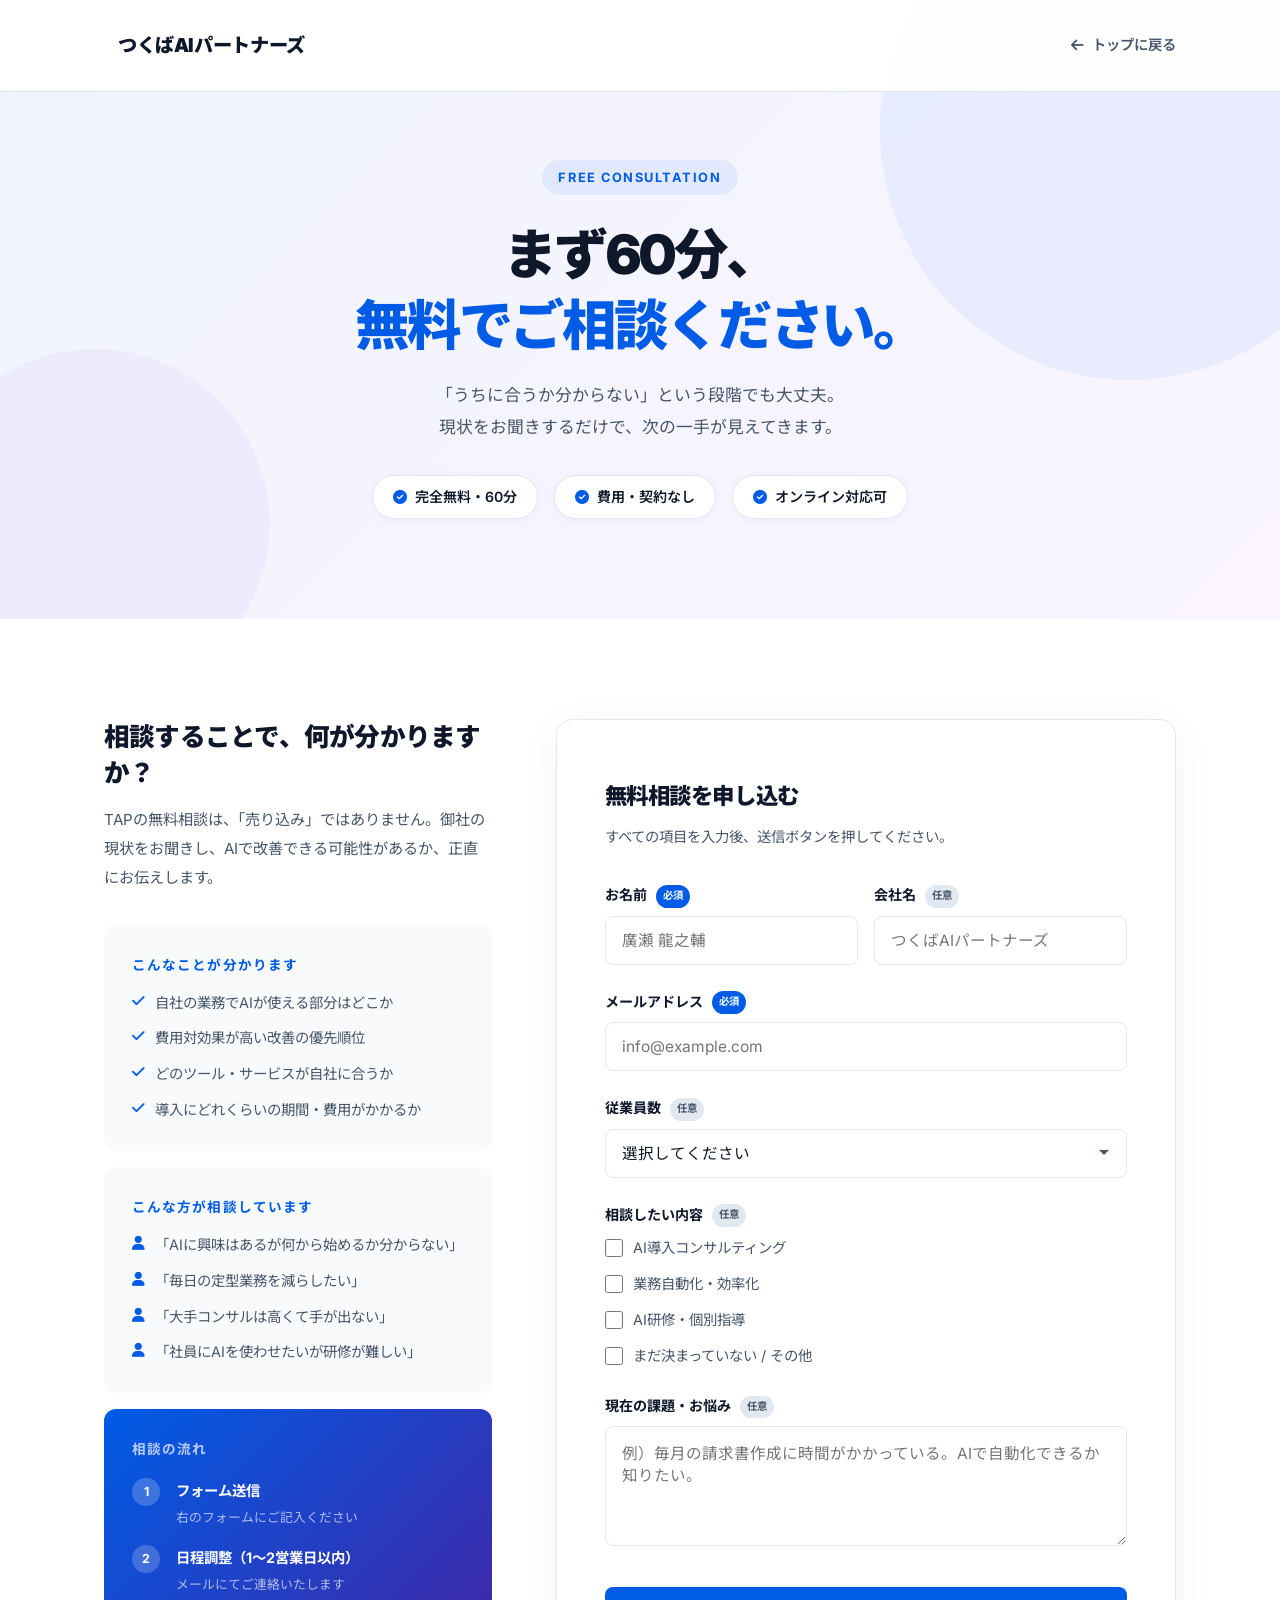
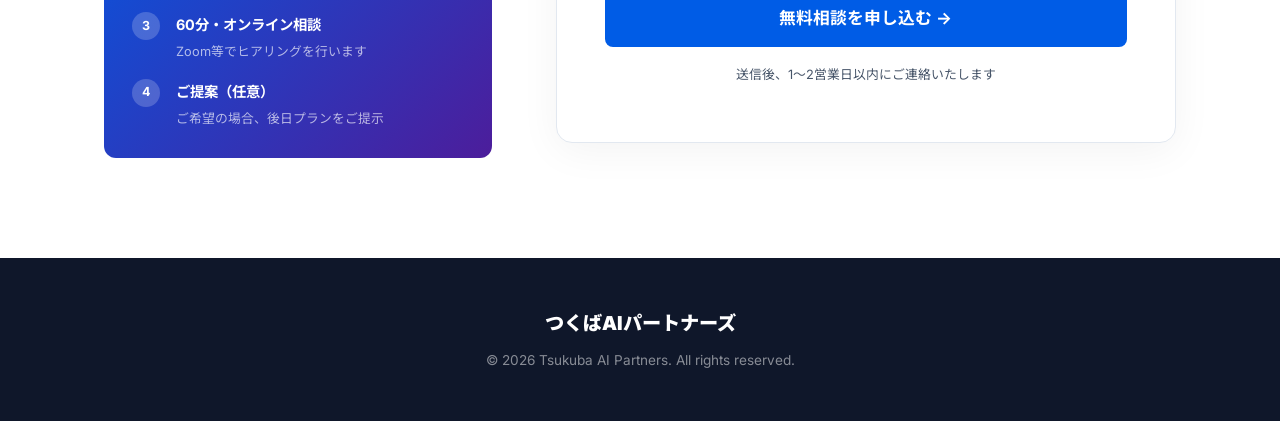
==== contact.html @ 0594f991 "Add files via upload" ====
<!DOCTYPE html>
<html lang="ja">
<head>
    <meta charset="UTF-8">
    <meta name="viewport" content="width=device-width, initial-scale=1.0">
    <title>無料相談のご予約 | つくばAIパートナーズ</title>
    <meta name="description" content="60分・完全無料のAI導入相談。費用・契約不要。まずは現状をお聞かせください。">
    <link rel="preconnect" href="https://fonts.googleapis.com">
    <link rel="preconnect" href="https://fonts.gstatic.com" crossorigin>
    <link href="https://fonts.googleapis.com/css2?family=Inter:wght@400;600;800;900&family=Noto+Sans+JP:wght@400;500;700;900&display=swap" rel="stylesheet">
    <link rel="stylesheet" href="https://cdnjs.cloudflare.com/ajax/libs/font-awesome/6.4.0/css/all.min.css">
    <style>
        :root {
            --primary: #005ce6;
            --primary-light: rgba(0, 92, 230, 0.08);
            --secondary: #9b51e0;
            --bg-body: #FFFFFF;
            --bg-section: #F8FAFC;
            --text-main: #0F172A;
            --text-muted: #475569;
            --card-border: 1px solid #E2E8F0;
            --radius: 8px;
        }
        * { margin: 0; padding: 0; box-sizing: border-box; }
        body {
            font-family: 'Inter', 'Noto Sans JP', sans-serif;
            background-color: var(--bg-body);
            color: var(--text-main);
            line-height: 1.8;
            -webkit-font-smoothing: antialiased;
            overflow-x: hidden;
        }
        a { text-decoration: none; color: inherit; }

        .container { max-width: 1200px; margin: 0 auto; padding: 0 5%; }

        /* NAV */
        nav {
            position: fixed; top: 0; left: 0; width: 100%;
            padding: 20px 0; z-index: 100;
            background: rgba(255,255,255,0.95);
            backdrop-filter: blur(8px);
            border-bottom: 1px solid #E2E8F0;
        }
        .nav-container { display: flex; justify-content: space-between; align-items: center; }
        .logo { font-size: 1.2rem; font-weight: 900; letter-spacing: -0.02em; }
        .nav-back {
            display: flex; align-items: center; gap: 8px;
            font-size: 0.9rem; font-weight: 600;
            color: var(--text-muted);
            transition: color 0.2s;
        }
        .nav-back:hover { color: var(--primary); }

        /* HERO */
        #hero {
            padding: 160px 0 100px;
            background: linear-gradient(135deg, #f0f4ff 0%, #faf5ff 100%);
            position: relative;
            overflow: hidden;
            text-align: center;
        }
        #hero::before {
            content: '';
            position: absolute; top: -120px; right: -100px;
            width: 500px; height: 500px; border-radius: 50%;
            background: rgba(0,92,230,0.06);
        }
        #hero::after {
            content: '';
            position: absolute; bottom: -80px; left: -80px;
            width: 350px; height: 350px; border-radius: 50%;
            background: rgba(155,81,224,0.06);
        }
        .hero-inner { position: relative; z-index: 1; max-width: 720px; margin: 0 auto; }
        .hero-tag {
            display: inline-block;
            background: var(--primary-light);
            color: var(--primary);
            font-size: 0.8rem;
            font-weight: 700;
            letter-spacing: 0.12em;
            text-transform: uppercase;
            padding: 6px 16px;
            border-radius: 100px;
            margin-bottom: 1.5rem;
        }
        .hero-title {
            font-size: clamp(2.2rem, 4.5vw, 3.4rem);
            font-weight: 900;
            line-height: 1.3;
            letter-spacing: -0.04em;
            margin-bottom: 1.2rem;
            color: var(--text-main);
        }
        .hero-title span { color: var(--primary); }
        .hero-sub {
            font-size: 1.05rem;
            color: var(--text-muted);
            line-height: 1.9;
            margin-bottom: 0;
        }

        /* REASSURANCE BADGES */
        .badges {
            display: flex;
            justify-content: center;
            gap: 16px;
            flex-wrap: wrap;
            margin-top: 2rem;
        }
        .badge-item {
            display: flex;
            align-items: center;
            gap: 8px;
            background: #fff;
            border: 1px solid #E2E8F0;
            border-radius: 100px;
            padding: 8px 20px;
            font-size: 0.88rem;
            font-weight: 600;
            color: var(--text-main);
            box-shadow: 0 2px 8px rgba(0,0,0,0.04);
        }
        .badge-item i { color: var(--primary); }

        /* MAIN LAYOUT */
        .contact-wrap {
            display: grid;
            grid-template-columns: 1fr 1.6fr;
            gap: 64px;
            padding: 100px 0;
            align-items: start;
        }

        /* LEFT SIDEBAR */
        .contact-info h2 {
            font-size: 1.6rem;
            font-weight: 900;
            letter-spacing: -0.03em;
            margin-bottom: 1rem;
            line-height: 1.4;
        }
        .contact-info > p {
            color: var(--text-muted);
            font-size: 0.95rem;
            line-height: 1.9;
            margin-bottom: 2rem;
        }

        .info-card {
            background: var(--bg-section);
            border-radius: 12px;
            padding: 28px;
            margin-bottom: 16px;
        }
        .info-card h4 {
            font-size: 0.85rem;
            font-weight: 700;
            color: var(--primary);
            letter-spacing: 0.08em;
            text-transform: uppercase;
            margin-bottom: 0.75rem;
        }
        .info-card ul { display: flex; flex-direction: column; gap: 10px; }
        .info-card ul li {
            display: flex;
            align-items: flex-start;
            gap: 10px;
            font-size: 0.9rem;
            color: var(--text-muted);
        }
        .info-card ul li i { color: var(--primary); margin-top: 4px; flex-shrink: 0; }

        .flow-mini {
            background: linear-gradient(135deg, var(--primary), #4c1d9b);
            border-radius: 12px;
            padding: 28px;
            color: #fff;
            margin-top: 16px;
        }
        .flow-mini h4 {
            font-size: 0.85rem;
            font-weight: 700;
            letter-spacing: 0.08em;
            text-transform: uppercase;
            color: rgba(255,255,255,0.7);
            margin-bottom: 1rem;
        }
        .flow-mini-steps { display: flex; flex-direction: column; gap: 16px; }
        .flow-mini-step { display: flex; gap: 16px; align-items: flex-start; }
        .flow-mini-num {
            width: 28px; height: 28px;
            background: rgba(255,255,255,0.2);
            border-radius: 50%;
            display: flex; align-items: center; justify-content: center;
            font-size: 0.78rem;
            font-weight: 700;
            flex-shrink: 0;
        }
        .flow-mini-text h5 { font-size: 0.9rem; font-weight: 700; margin-bottom: 2px; }
        .flow-mini-text p { font-size: 0.8rem; color: rgba(255,255,255,0.65); }

        /* FORM */
        .contact-form-wrap {
            background: #fff;
            border-radius: 16px;
            border: var(--card-border);
            padding: 56px 48px;
            box-shadow: 0 8px 40px rgba(0,0,0,0.05);
        }
        .form-title {
            font-size: 1.4rem;
            font-weight: 900;
            margin-bottom: 0.5rem;
            letter-spacing: -0.02em;
        }
        .form-subtitle {
            color: var(--text-muted);
            font-size: 0.9rem;
            margin-bottom: 2rem;
        }

        .form-group { margin-bottom: 1.5rem; }
        .form-label {
            display: block;
            font-size: 0.88rem;
            font-weight: 700;
            margin-bottom: 0.5rem;
            color: var(--text-main);
        }
        .form-label .required {
            display: inline-block;
            background: var(--primary);
            color: #fff;
            font-size: 0.65rem;
            font-weight: 700;
            padding: 2px 7px;
            border-radius: 100px;
            margin-left: 6px;
            vertical-align: middle;
        }
        .form-label .optional {
            display: inline-block;
            background: #E2E8F0;
            color: var(--text-muted);
            font-size: 0.65rem;
            font-weight: 700;
            padding: 2px 7px;
            border-radius: 100px;
            margin-left: 6px;
            vertical-align: middle;
        }
        .form-input, .form-select, .form-textarea {
            width: 100%;
            padding: 14px 16px;
            border: 1px solid #E2E8F0;
            border-radius: var(--radius);
            font-size: 0.97rem;
            font-family: 'Inter', 'Noto Sans JP', sans-serif;
            color: var(--text-main);
            background: #fff;
            transition: border-color 0.2s, box-shadow 0.2s;
            outline: none;
        }
        .form-input:focus, .form-select:focus, .form-textarea:focus {
            border-color: var(--primary);
            box-shadow: 0 0 0 3px rgba(0,92,230,0.1);
        }
        .form-textarea { resize: vertical; min-height: 120px; }
        .form-select { appearance: none; background-image: url("data:image/svg+xml,%3Csvg xmlns='http://www.w3.org/2000/svg' width='12' height='12' viewBox='0 0 12 12'%3E%3Cpath fill='%23475569' d='M6 8L1 3h10z'/%3E%3C/svg%3E"); background-repeat: no-repeat; background-position: right 16px center; padding-right: 40px; }

        .form-grid { display: grid; grid-template-columns: 1fr 1fr; gap: 16px; }

        .form-check-group {
            display: flex;
            flex-direction: column;
            gap: 10px;
        }
        .form-check {
            display: flex;
            align-items: center;
            gap: 10px;
            cursor: pointer;
        }
        .form-check input[type="checkbox"] {
            width: 18px; height: 18px;
            border-radius: 4px;
            accent-color: var(--primary);
            cursor: pointer;
        }
        .form-check span { font-size: 0.9rem; color: var(--text-muted); }

        .form-submit {
            width: 100%;
            padding: 18px;
            background: var(--primary);
            color: #fff;
            font-size: 1.05rem;
            font-weight: 700;
            border: none;
            border-radius: var(--radius);
            cursor: pointer;
            transition: background 0.2s, transform 0.2s;
            font-family: 'Inter', 'Noto Sans JP', sans-serif;
            margin-top: 0.5rem;
        }
        .form-submit:hover { background: #004bbd; transform: translateY(-2px); }
        .form-note {
            text-align: center;
            font-size: 0.8rem;
            color: var(--text-muted);
            margin-top: 1rem;
        }

        /* SUCCESS STATE */
        .success-msg {
            display: none;
            text-align: center;
            padding: 48px 32px;
        }
        .success-msg .success-icon {
            width: 72px; height: 72px;
            background: rgba(16,185,129,0.1);
            color: #10b981;
            border-radius: 50%;
            display: flex; align-items: center; justify-content: center;
            font-size: 2rem;
            margin: 0 auto 1.5rem;
        }
        .success-msg h3 { font-size: 1.5rem; font-weight: 900; margin-bottom: 0.75rem; }
        .success-msg p { color: var(--text-muted); font-size: 0.95rem; line-height: 1.9; }

        /* FOOTER */
        footer {
            background: var(--text-main);
            color: #fff;
            padding: 48px 0;
            text-align: center;
        }

        /* FADE */
        .fade-up { opacity: 0; transform: translateY(20px); transition: opacity 0.8s ease, transform 0.8s ease; }
        .fade-up.is-visible { opacity: 1; transform: translateY(0); }

        /* RESPONSIVE */
        @media (max-width: 992px) {
            .contact-wrap { grid-template-columns: 1fr; gap: 40px; }
            .contact-form-wrap { padding: 40px 32px; }
        }
        @media (max-width: 768px) {
            .form-grid { grid-template-columns: 1fr; }
            #hero { padding: 120px 0 80px; }
        }
    </style>
</head>
<body>

<!-- NAV -->
<nav>
    <div class="container nav-container">
        <a href="index.html" class="logo" style="text-decoration:none; color:inherit; cursor:pointer; padding:8px 14px; border-radius:6px; transition:background .2s;" onmouseover="this.style.background='rgba(0,92,230,0.08)'" onmouseout="this.style.background='transparent'">つくばAIパートナーズ</a>
        <a href="index.html" class="nav-back">
            <i class="fa-solid fa-arrow-left"></i> トップに戻る
        </a>
    </div>
</nav>

<!-- HERO -->
<section id="hero">
    <div class="container">
        <div class="hero-inner fade-up">
            <span class="hero-tag">Free Consultation</span>
            <h1 class="hero-title">まず60分、<br><span>無料でご相談ください。</span></h1>
            <p class="hero-sub">「うちに合うか分からない」という段階でも大丈夫。<br>現状をお聞きするだけで、次の一手が見えてきます。</p>
            <div class="badges">
                <span class="badge-item"><i class="fa-solid fa-circle-check"></i> 完全無料・60分</span>
                <span class="badge-item"><i class="fa-solid fa-circle-check"></i> 費用・契約なし</span>
                <span class="badge-item"><i class="fa-solid fa-circle-check"></i> オンライン対応可</span>
            </div>
        </div>
    </div>
</section>

<!-- CONTACT BODY -->
<section>
    <div class="container">
        <div class="contact-wrap">

            <!-- LEFT -->
            <div class="contact-info fade-up">
                <h2>相談することで、何が分かりますか？</h2>
                <p>TAPの無料相談は、「売り込み」ではありません。御社の現状をお聞きし、AIで改善できる可能性があるか、正直にお伝えします。</p>

                <div class="info-card">
                    <h4>こんなことが分かります</h4>
                    <ul>
                        <li><i class="fa-solid fa-check"></i>自社の業務でAIが使える部分はどこか</li>
                        <li><i class="fa-solid fa-check"></i>費用対効果が高い改善の優先順位</li>
                        <li><i class="fa-solid fa-check"></i>どのツール・サービスが自社に合うか</li>
                        <li><i class="fa-solid fa-check"></i>導入にどれくらいの期間・費用がかかるか</li>
                    </ul>
                </div>

                <div class="info-card">
                    <h4>こんな方が相談しています</h4>
                    <ul>
                        <li><i class="fa-solid fa-user"></i>「AIに興味はあるが何から始めるか分からない」</li>
                        <li><i class="fa-solid fa-user"></i>「毎日の定型業務を減らしたい」</li>
                        <li><i class="fa-solid fa-user"></i>「大手コンサルは高くて手が出ない」</li>
                        <li><i class="fa-solid fa-user"></i>「社員にAIを使わせたいが研修が難しい」</li>
                    </ul>
                </div>

                <div class="flow-mini">
                    <h4>相談の流れ</h4>
                    <div class="flow-mini-steps">
                        <div class="flow-mini-step">
                            <div class="flow-mini-num">1</div>
                            <div class="flow-mini-text">
                                <h5>フォーム送信</h5>
                                <p>右のフォームにご記入ください</p>
                            </div>
                        </div>
                        <div class="flow-mini-step">
                            <div class="flow-mini-num">2</div>
                            <div class="flow-mini-text">
                                <h5>日程調整（1〜2営業日以内）</h5>
                                <p>メールにてご連絡いたします</p>
                            </div>
                        </div>
                        <div class="flow-mini-step">
                            <div class="flow-mini-num">3</div>
                            <div class="flow-mini-text">
                                <h5>60分・オンライン相談</h5>
                                <p>Zoom等でヒアリングを行います</p>
                            </div>
                        </div>
                        <div class="flow-mini-step">
                            <div class="flow-mini-num">4</div>
                            <div class="flow-mini-text">
                                <h5>ご提案（任意）</h5>
                                <p>ご希望の場合、後日プランをご提示</p>
                            </div>
                        </div>
                    </div>
                </div>
            </div>

            <!-- RIGHT: FORM -->
            <div class="contact-form-wrap fade-up">
                <div id="form-body">
                    <h2 class="form-title">無料相談を申し込む</h2>
                    <p class="form-subtitle">すべての項目を入力後、送信ボタンを押してください。</p>

                    <form id="contact-form" novalidate>
                        <div class="form-grid">
                            <div class="form-group">
                                <label class="form-label" for="name">お名前 <span class="required">必須</span></label>
                                <input class="form-input" type="text" id="name" name="name" placeholder="廣瀬 龍之輔" required>
                            </div>
                            <div class="form-group">
                                <label class="form-label" for="company">会社名 <span class="optional">任意</span></label>
                                <input class="form-input" type="text" id="company" name="company" placeholder="つくばAIパートナーズ">
                            </div>
                        </div>

                        <div class="form-group">
                            <label class="form-label" for="email">メールアドレス <span class="required">必須</span></label>
                            <input class="form-input" type="email" id="email" name="email" placeholder="info@example.com" required>
                        </div>

                        <div class="form-group">
                            <label class="form-label" for="employees">従業員数 <span class="optional">任意</span></label>
                            <select class="form-select" id="employees" name="employees">
                                <option value="" disabled selected>選択してください</option>
                                <option>1〜5名</option>
                                <option>6〜20名</option>
                                <option>21〜50名</option>
                                <option>51〜100名</option>
                                <option>100名以上</option>
                            </select>
                        </div>

                        <div class="form-group">
                            <label class="form-label">相談したい内容 <span class="optional">任意</span></label>
                            <div class="form-check-group">
                                <label class="form-check"><input type="checkbox" name="topic" value="consulting"><span>AI導入コンサルティング</span></label>
                                <label class="form-check"><input type="checkbox" name="topic" value="automation"><span>業務自動化・効率化</span></label>
                                <label class="form-check"><input type="checkbox" name="topic" value="training"><span>AI研修・個別指導</span></label>
                                <label class="form-check"><input type="checkbox" name="topic" value="other"><span>まだ決まっていない / その他</span></label>
                            </div>
                        </div>

                        <div class="form-group">
                            <label class="form-label" for="message">現在の課題・お悩み <span class="optional">任意</span></label>
                            <textarea class="form-textarea" id="message" name="message" placeholder="例）毎月の請求書作成に時間がかかっている。AIで自動化できるか知りたい。"></textarea>
                        </div>

                        <button type="submit" class="form-submit">無料相談を申し込む →</button>
                        <p class="form-note">送信後、1〜2営業日以内にご連絡いたします</p>
                    </form>
                </div>

                <div class="success-msg" id="success-msg">
                    <div class="success-icon"><i class="fa-solid fa-check"></i></div>
                    <h3>ご送信ありがとうございます！</h3>
                    <p>1〜2営業日以内に、ご記入いただいたメールアドレス宛にご連絡いたします。<br>しばらくお待ちください。</p>
                </div>
            </div>
        </div>
    </div>
</section>

<!-- FOOTER -->
<footer>
    <div class="container">
        <p style="font-weight:900; font-size:1.2rem; margin-bottom:8px;">つくばAIパートナーズ</p>
        <p style="color:rgba(255,255,255,0.5); font-size:0.85rem;">&copy; 2026 Tsukuba AI Partners. All rights reserved.</p>
    </div>
</footer>

<script>
    // Fade-up
    const observer = new IntersectionObserver((entries, obs) => {
        entries.forEach(entry => {
            if (entry.isIntersecting) {
                entry.target.classList.add('is-visible');
                obs.unobserve(entry.target);
            }
        });
    }, { threshold: 0.1 });
    document.querySelectorAll('.fade-up').forEach(el => observer.observe(el));

    const GAS_URL = 'https://script.google.com/macros/s/AKfycbwINdUL_nRXcYEMEm0wQo2pxwFnKcIbbv8B1to7QhnP2vLrWvMcdxmR-HN3vOcE9hcE1w/exec';

    document.getElementById('contact-form').addEventListener('submit', function(e) {
        e.preventDefault();
        const name = document.getElementById('name').value.trim();
        const email = document.getElementById('email').value.trim();
        if (!name || !email) {
            alert('お名前とメールアドレスは必須項目です。');
            return;
        }

        const submitBtn = this.querySelector('.form-submit');
        submitBtn.textContent = '送信中...';
        submitBtn.disabled = true;

        const topics = [...document.querySelectorAll('input[name="topic"]:checked')].map(el => el.value);

        const payload = {
            name: name,
            company: document.getElementById('company').value.trim(),
            email: email,
            employees: document.getElementById('employees').value,
            topic: topics,
            message: document.getElementById('message').value.trim()
        };

        fetch(GAS_URL, {
            method: 'POST',
            mode: 'no-cors',
            headers: { 'Content-Type': 'application/json' },
            body: JSON.stringify(payload)
        })
        .then(() => {
            document.getElementById('form-body').style.display = 'none';
            document.getElementById('success-msg').style.display = 'block';
        })
        .catch(() => {
            alert('送信に失敗しました。時間をおいて再度お試しください。');
            submitBtn.textContent = '無料相談を申し込む →';
            submitBtn.disabled = false;
        });
    });
</script>
</body>
</html>
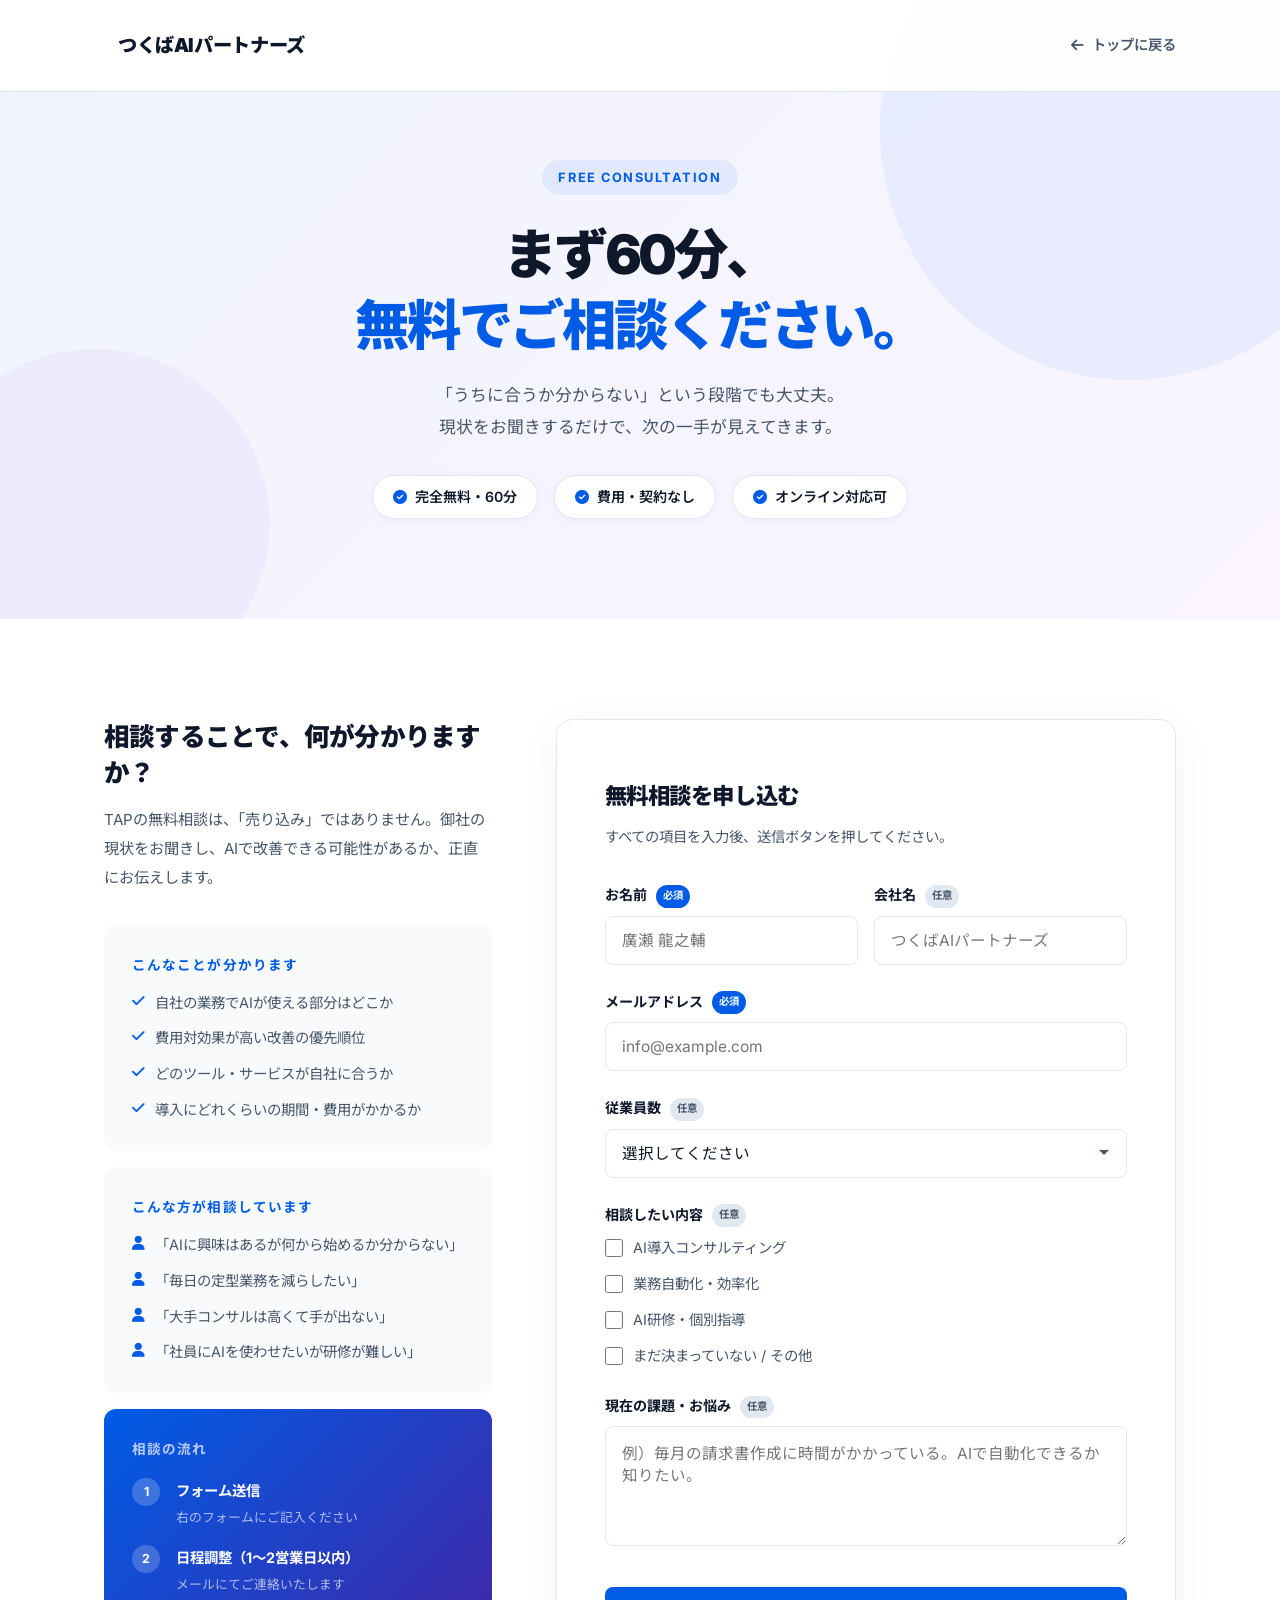
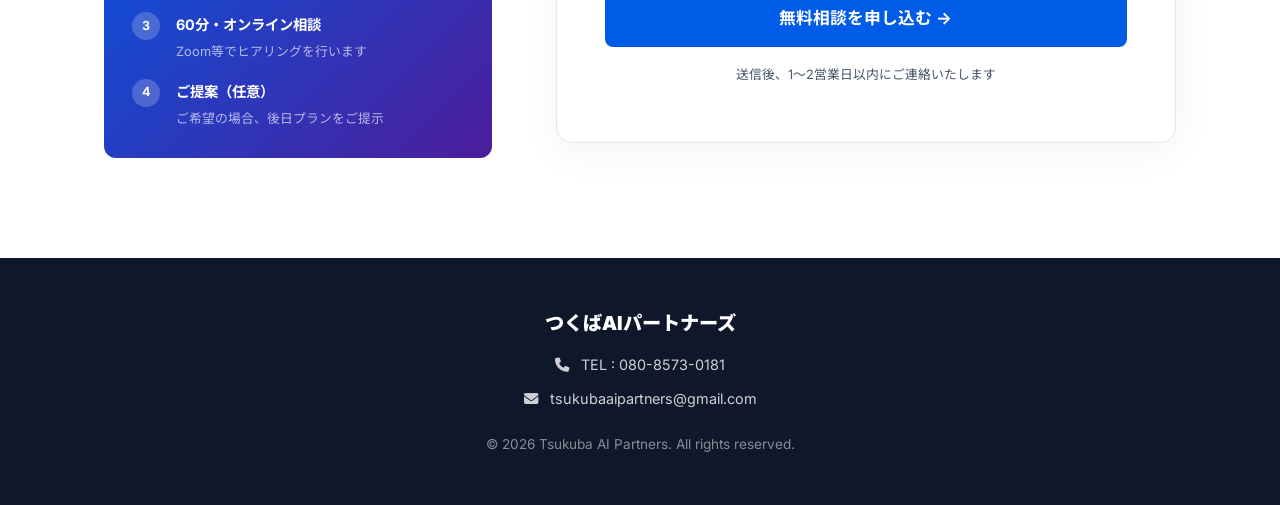
==== commit 12841408: "フッターに電話番号・メールアドレスを追加、キャッチコピーの青色強調範囲を修正 - 全3ページ(index/services/contact)のフッターにTEL・メールをリンク付きで追加 - index" ====
--- a/contact.html
+++ b/contact.html
@@ -515,7 +515,15 @@
 <!-- FOOTER -->
 <footer>
     <div class="container">
-        <p style="font-weight:900; font-size:1.2rem; margin-bottom:8px;">つくばAIパートナーズ</p>
+        <p style="font-weight:900; font-size:1.2rem; margin-bottom:12px;">つくばAIパートナーズ</p>
+        <p style="margin-bottom:8px; font-size:0.9rem; color:rgba(255,255,255,0.8);">
+            <i class="fa-solid fa-phone" style="margin-right:8px;"></i>
+            <a href="tel:080-8573-0181" style="color:rgba(255,255,255,0.8); text-decoration:none;">TEL : 080-8573-0181</a>
+        </p>
+        <p style="margin-bottom:20px; font-size:0.9rem; color:rgba(255,255,255,0.8);">
+            <i class="fa-solid fa-envelope" style="margin-right:8px;"></i>
+            <a href="mailto:tsukubaaipartners@gmail.com" style="color:rgba(255,255,255,0.8); text-decoration:none;">tsukubaaipartners@gmail.com</a>
+        </p>
         <p style="color:rgba(255,255,255,0.5); font-size:0.85rem;">&copy; 2026 Tsukuba AI Partners. All rights reserved.</p>
     </div>
 </footer>
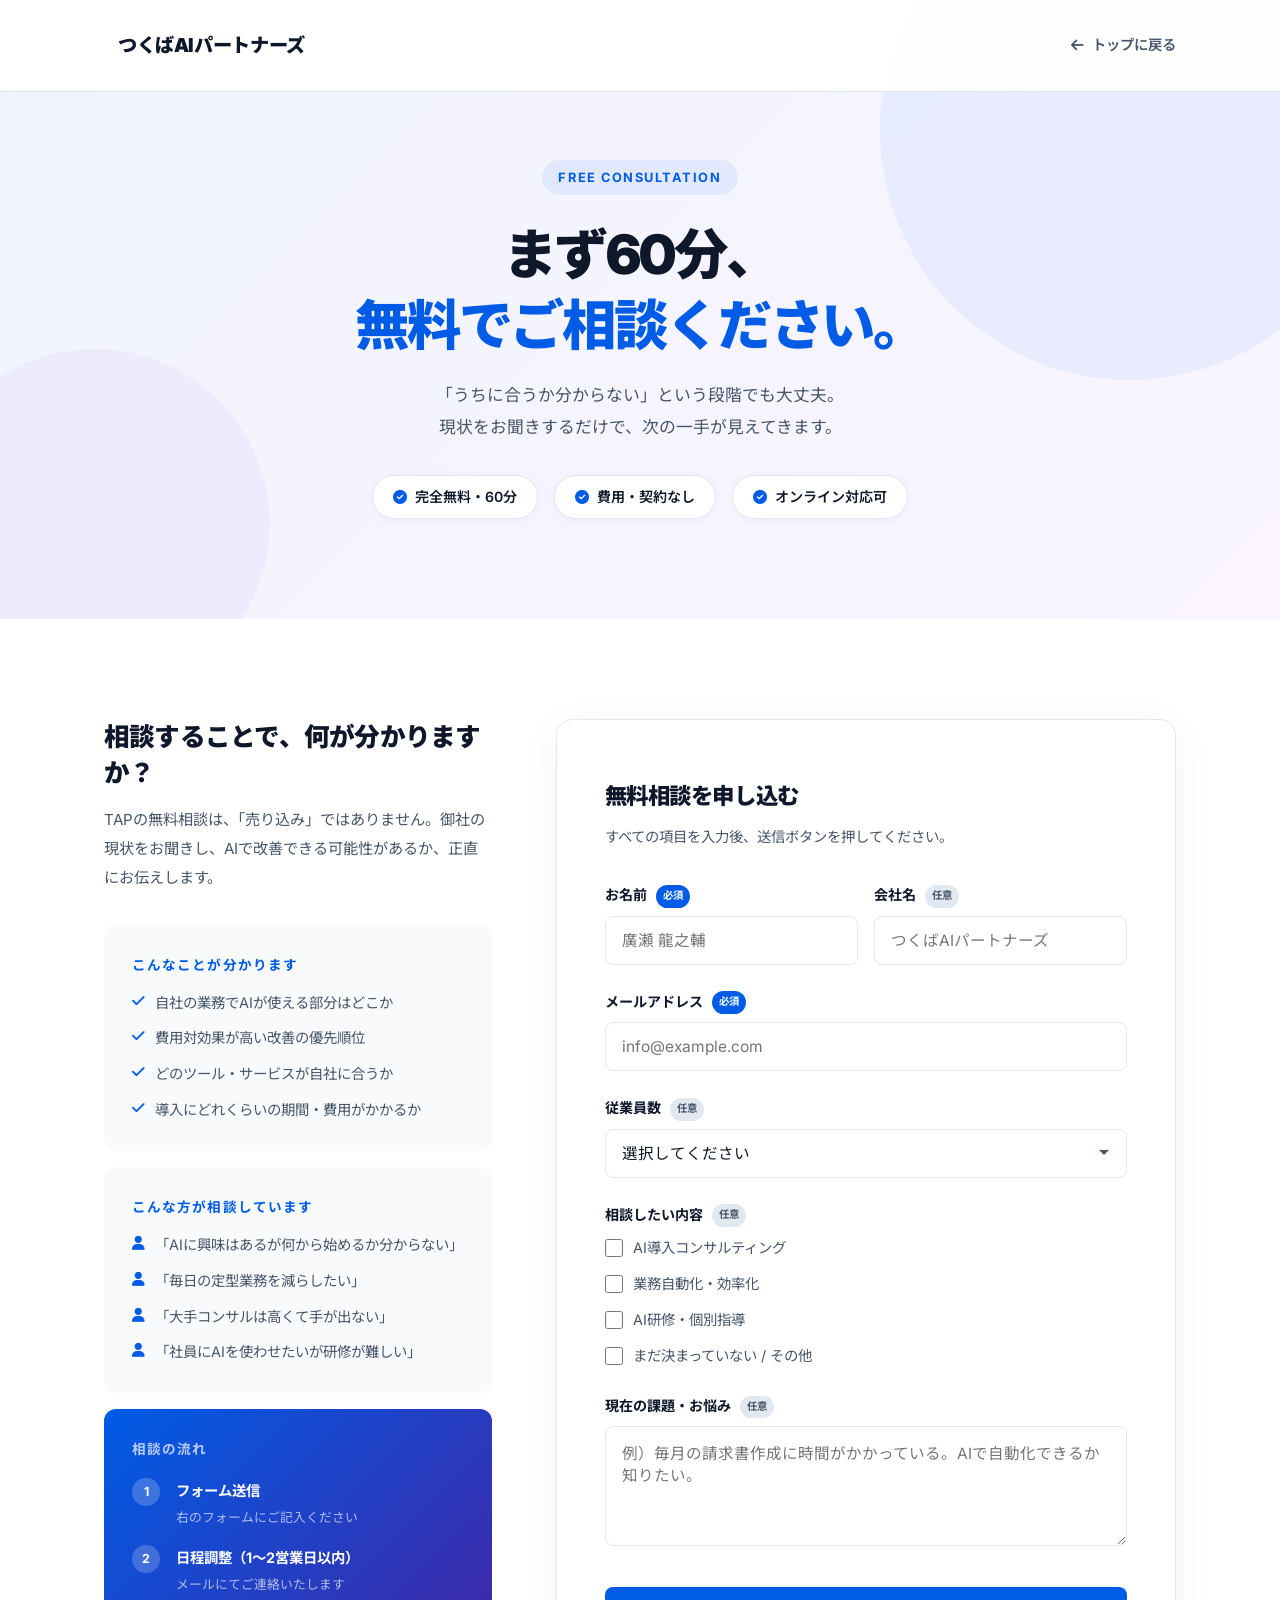
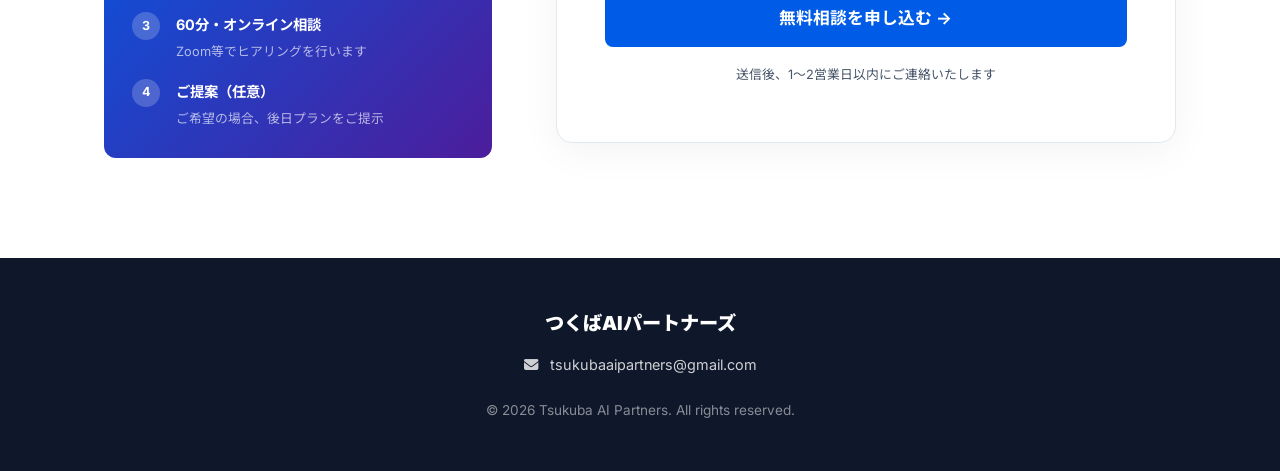
==== commit 52a85db3: "フッターから電話番号を削除、メールアドレスのみ残す Co-Authored-By: Claude Sonnet 4.6 <noreply@anthropic.com>" ====
--- a/contact.html
+++ b/contact.html
@@ -5,6 +5,7 @@
     <meta name="viewport" content="width=device-width, initial-scale=1.0">
     <title>無料相談のご予約 | つくばAIパートナーズ</title>
     <meta name="description" content="60分・完全無料のAI導入相談。費用・契約不要。まずは現状をお聞かせください。">
+    <link rel="canonical" href="https://tsukuba-ai.com/contact.html">
     <link rel="preconnect" href="https://fonts.googleapis.com">
     <link rel="preconnect" href="https://fonts.gstatic.com" crossorigin>
     <link href="https://fonts.googleapis.com/css2?family=Inter:wght@400;600;800;900&family=Noto+Sans+JP:wght@400;500;700;900&display=swap" rel="stylesheet">
@@ -516,10 +517,6 @@
 <footer>
     <div class="container">
         <p style="font-weight:900; font-size:1.2rem; margin-bottom:12px;">つくばAIパートナーズ</p>
-        <p style="margin-bottom:8px; font-size:0.9rem; color:rgba(255,255,255,0.8);">
-            <i class="fa-solid fa-phone" style="margin-right:8px;"></i>
-            <a href="tel:080-8573-0181" style="color:rgba(255,255,255,0.8); text-decoration:none;">TEL : 080-8573-0181</a>
-        </p>
         <p style="margin-bottom:20px; font-size:0.9rem; color:rgba(255,255,255,0.8);">
             <i class="fa-solid fa-envelope" style="margin-right:8px;"></i>
             <a href="mailto:tsukubaaipartners@gmail.com" style="color:rgba(255,255,255,0.8); text-decoration:none;">tsukubaaipartners@gmail.com</a>
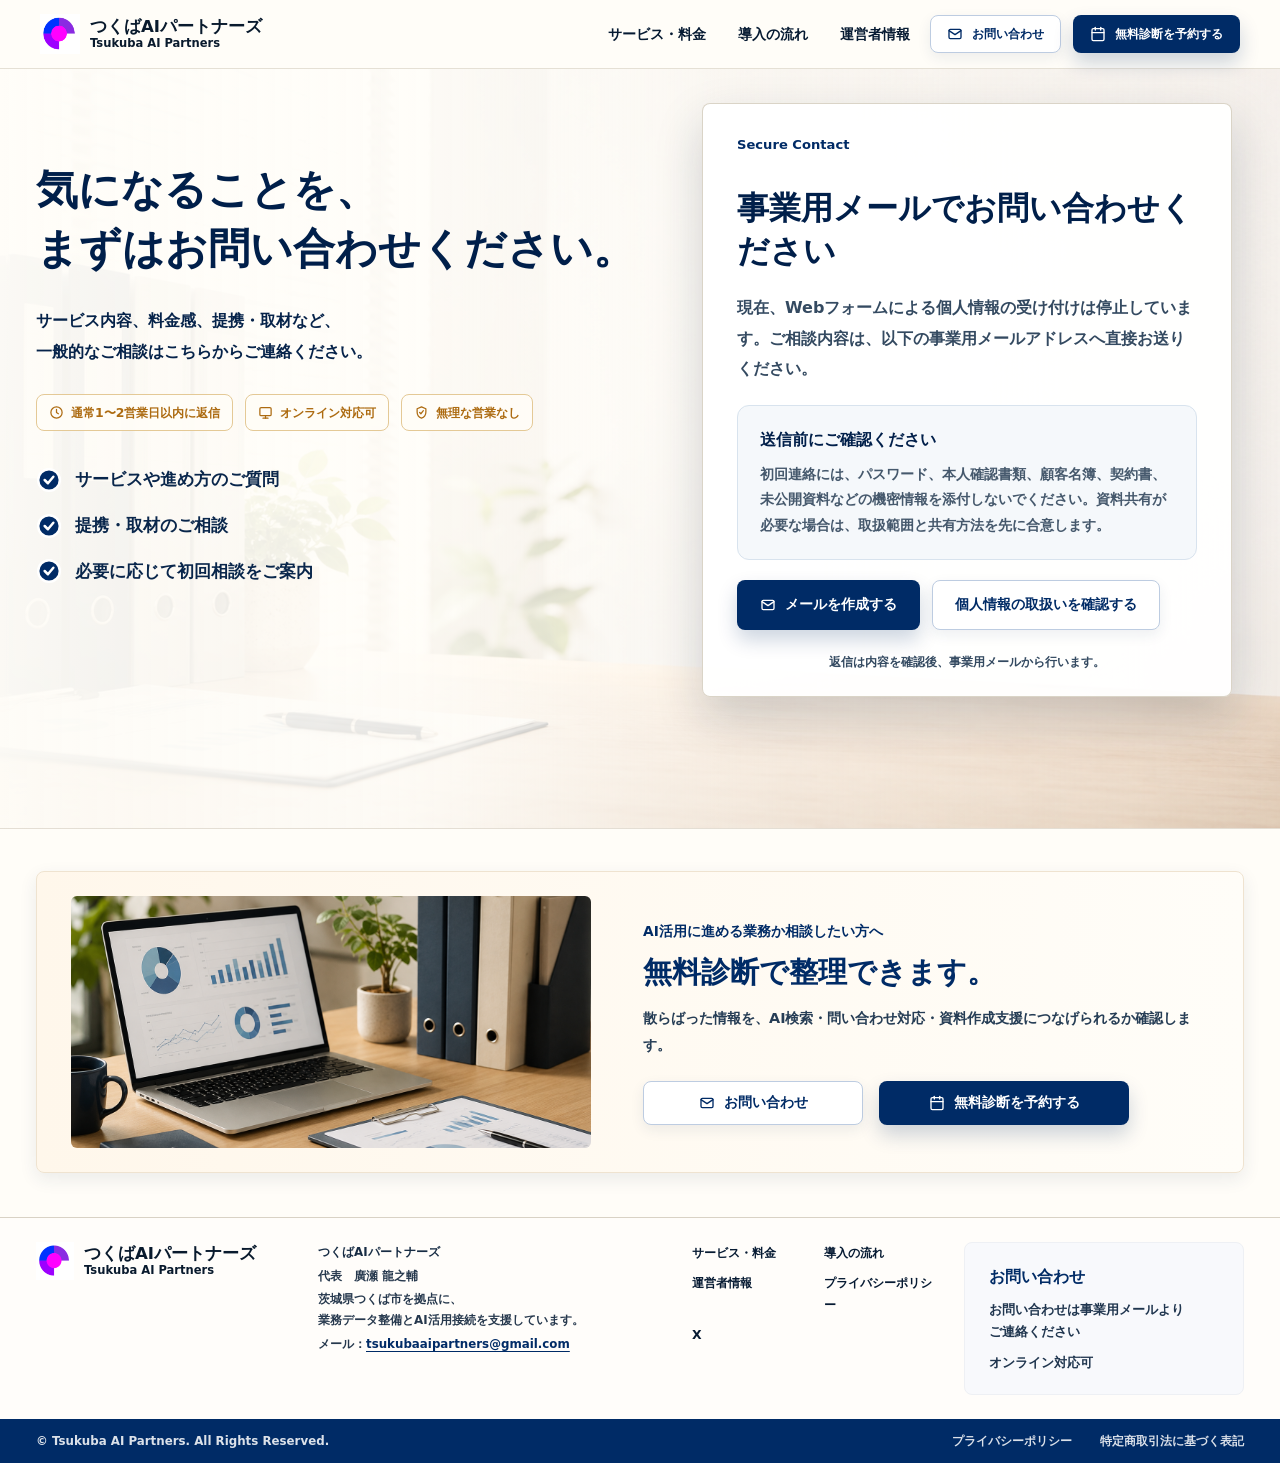
==== commit fb24fa88: "Publish security-hardened company website" ====
--- a/contact.html
+++ b/contact.html
@@ -3,582 +3,234 @@
 <head>
     <meta charset="UTF-8">
     <meta name="viewport" content="width=device-width, initial-scale=1.0">
-    <title>無料相談のご予約 | つくばAIパートナーズ</title>
-    <meta name="description" content="60分・完全無料のAI導入相談。費用・契約不要。まずは現状をお聞かせください。">
+    <meta name="referrer" content="strict-origin-when-cross-origin">
+    <meta http-equiv="Content-Security-Policy" content="default-src 'self'; base-uri 'self'; object-src 'none'; script-src 'self'; style-src 'self' 'unsafe-inline' https://fonts.googleapis.com https://cdnjs.cloudflare.com; font-src 'self' data: https://fonts.gstatic.com https://cdnjs.cloudflare.com; img-src 'self' data:; connect-src 'none'; form-action 'self'; upgrade-insecure-requests">
+    <title>お問い合わせ｜つくばAIパートナーズ</title>
+    <link rel="icon" type="image/svg+xml" href="logo.svg">
+    <meta name="description" content="つくばAIパートナーズへの一般お問い合わせ窓口。サービス内容、料金、提携、取材、その他のご連絡は事業用メールで受け付けています。">
     <link rel="canonical" href="https://tsukuba-ai.com/contact.html">
+    <meta name="robots" content="index, follow">
+    <meta property="og:type" content="website">
+    <meta property="og:title" content="お問い合わせ｜つくばAIパートナーズ">
+    <meta property="og:description" content="サービス内容、料金、提携、取材、その他のご連絡はこちらから。AI活用に進める業務か確認したい場合は無料診断ページをご利用ください。">
+    <meta property="og:url" content="https://tsukuba-ai.com/contact.html">
+    <meta property="og:site_name" content="つくばAIパートナーズ">
+    <meta property="og:locale" content="ja_JP">
+    <meta property="og:image" content="https://tsukuba-ai.com/contact-assets/images/contact-hero.png">
+    <meta property="og:image:width" content="1672">
+    <meta property="og:image:height" content="941">
+    <meta property="og:image:alt" content="つくばAIパートナーズへのお問い合わせ">
+    <meta name="twitter:card" content="summary_large_image">
+    <meta name="twitter:title" content="お問い合わせ｜つくばAIパートナーズ">
+    <meta name="twitter:description" content="サービス内容、料金、提携、取材、その他のご連絡はこちらから。AI活用に進める業務か確認したい場合は無料診断ページをご利用ください。">
+    <meta name="twitter:image" content="https://tsukuba-ai.com/contact-assets/images/contact-hero.png">
     <link rel="preconnect" href="https://fonts.googleapis.com">
     <link rel="preconnect" href="https://fonts.gstatic.com" crossorigin>
-    <link href="https://fonts.googleapis.com/css2?family=Inter:wght@400;600;800;900&family=Noto+Sans+JP:wght@400;500;700;900&display=swap" rel="stylesheet">
-    <link rel="stylesheet" href="https://cdnjs.cloudflare.com/ajax/libs/font-awesome/6.4.0/css/all.min.css">
-    <style>
-        :root {
-            --primary: #005ce6;
-            --primary-light: rgba(0, 92, 230, 0.08);
-            --secondary: #9b51e0;
-            --bg-body: #FFFFFF;
-            --bg-section: #F8FAFC;
-            --text-main: #0F172A;
-            --text-muted: #475569;
-            --card-border: 1px solid #E2E8F0;
-            --radius: 8px;
-        }
-        * { margin: 0; padding: 0; box-sizing: border-box; }
-        body {
-            font-family: 'Inter', 'Noto Sans JP', sans-serif;
-            background-color: var(--bg-body);
-            color: var(--text-main);
-            line-height: 1.8;
-            -webkit-font-smoothing: antialiased;
-            overflow-x: hidden;
-        }
-        a { text-decoration: none; color: inherit; }
-
-        .container { max-width: 1200px; margin: 0 auto; padding: 0 5%; }
-
-        /* NAV */
-        nav {
-            position: fixed; top: 0; left: 0; width: 100%;
-            padding: 20px 0; z-index: 100;
-            background: rgba(255,255,255,0.95);
-            backdrop-filter: blur(8px);
-            border-bottom: 1px solid #E2E8F0;
-        }
-        .nav-container { display: flex; justify-content: space-between; align-items: center; }
-        .logo { font-size: 1.2rem; font-weight: 900; letter-spacing: -0.02em; }
-        .nav-back {
-            display: flex; align-items: center; gap: 8px;
-            font-size: 0.9rem; font-weight: 600;
-            color: var(--text-muted);
-            transition: color 0.2s;
-        }
-        .nav-back:hover { color: var(--primary); }
-
-        /* HERO */
-        #hero {
-            padding: 160px 0 100px;
-            background: linear-gradient(135deg, #f0f4ff 0%, #faf5ff 100%);
-            position: relative;
-            overflow: hidden;
-            text-align: center;
-        }
-        #hero::before {
-            content: '';
-            position: absolute; top: -120px; right: -100px;
-            width: 500px; height: 500px; border-radius: 50%;
-            background: rgba(0,92,230,0.06);
-        }
-        #hero::after {
-            content: '';
-            position: absolute; bottom: -80px; left: -80px;
-            width: 350px; height: 350px; border-radius: 50%;
-            background: rgba(155,81,224,0.06);
-        }
-        .hero-inner { position: relative; z-index: 1; max-width: 720px; margin: 0 auto; }
-        .hero-tag {
-            display: inline-block;
-            background: var(--primary-light);
-            color: var(--primary);
-            font-size: 0.8rem;
-            font-weight: 700;
-            letter-spacing: 0.12em;
-            text-transform: uppercase;
-            padding: 6px 16px;
-            border-radius: 100px;
-            margin-bottom: 1.5rem;
-        }
-        .hero-title {
-            font-size: clamp(2.2rem, 4.5vw, 3.4rem);
-            font-weight: 900;
-            line-height: 1.3;
-            letter-spacing: -0.04em;
-            margin-bottom: 1.2rem;
-            color: var(--text-main);
-        }
-        .hero-title span { color: var(--primary); }
-        .hero-sub {
-            font-size: 1.05rem;
-            color: var(--text-muted);
-            line-height: 1.9;
-            margin-bottom: 0;
-        }
-
-        /* REASSURANCE BADGES */
-        .badges {
-            display: flex;
-            justify-content: center;
-            gap: 16px;
-            flex-wrap: wrap;
-            margin-top: 2rem;
-        }
-        .badge-item {
-            display: flex;
-            align-items: center;
-            gap: 8px;
-            background: #fff;
-            border: 1px solid #E2E8F0;
-            border-radius: 100px;
-            padding: 8px 20px;
-            font-size: 0.88rem;
-            font-weight: 600;
-            color: var(--text-main);
-            box-shadow: 0 2px 8px rgba(0,0,0,0.04);
-        }
-        .badge-item i { color: var(--primary); }
-
-        /* MAIN LAYOUT */
-        .contact-wrap {
-            display: grid;
-            grid-template-columns: 1fr 1.6fr;
-            gap: 64px;
-            padding: 100px 0;
-            align-items: start;
-        }
-
-        /* LEFT SIDEBAR */
-        .contact-info h2 {
-            font-size: 1.6rem;
-            font-weight: 900;
-            letter-spacing: -0.03em;
-            margin-bottom: 1rem;
-            line-height: 1.4;
-        }
-        .contact-info > p {
-            color: var(--text-muted);
-            font-size: 0.95rem;
-            line-height: 1.9;
-            margin-bottom: 2rem;
-        }
-
-        .info-card {
-            background: var(--bg-section);
-            border-radius: 12px;
-            padding: 28px;
-            margin-bottom: 16px;
-        }
-        .info-card h4 {
-            font-size: 0.85rem;
-            font-weight: 700;
-            color: var(--primary);
-            letter-spacing: 0.08em;
-            text-transform: uppercase;
-            margin-bottom: 0.75rem;
-        }
-        .info-card ul { display: flex; flex-direction: column; gap: 10px; }
-        .info-card ul li {
-            display: flex;
-            align-items: flex-start;
-            gap: 10px;
-            font-size: 0.9rem;
-            color: var(--text-muted);
-        }
-        .info-card ul li i { color: var(--primary); margin-top: 4px; flex-shrink: 0; }
-
-        .flow-mini {
-            background: linear-gradient(135deg, var(--primary), #4c1d9b);
-            border-radius: 12px;
-            padding: 28px;
-            color: #fff;
-            margin-top: 16px;
-        }
-        .flow-mini h4 {
-            font-size: 0.85rem;
-            font-weight: 700;
-            letter-spacing: 0.08em;
-            text-transform: uppercase;
-            color: rgba(255,255,255,0.7);
-            margin-bottom: 1rem;
-        }
-        .flow-mini-steps { display: flex; flex-direction: column; gap: 16px; }
-        .flow-mini-step { display: flex; gap: 16px; align-items: flex-start; }
-        .flow-mini-num {
-            width: 28px; height: 28px;
-            background: rgba(255,255,255,0.2);
-            border-radius: 50%;
-            display: flex; align-items: center; justify-content: center;
-            font-size: 0.78rem;
-            font-weight: 700;
-            flex-shrink: 0;
-        }
-        .flow-mini-text h5 { font-size: 0.9rem; font-weight: 700; margin-bottom: 2px; }
-        .flow-mini-text p { font-size: 0.8rem; color: rgba(255,255,255,0.65); }
-
-        /* FORM */
-        .contact-form-wrap {
-            background: #fff;
-            border-radius: 16px;
-            border: var(--card-border);
-            padding: 56px 48px;
-            box-shadow: 0 8px 40px rgba(0,0,0,0.05);
-        }
-        .form-title {
-            font-size: 1.4rem;
-            font-weight: 900;
-            margin-bottom: 0.5rem;
-            letter-spacing: -0.02em;
-        }
-        .form-subtitle {
-            color: var(--text-muted);
-            font-size: 0.9rem;
-            margin-bottom: 2rem;
-        }
-
-        .form-group { margin-bottom: 1.5rem; }
-        .form-label {
-            display: block;
-            font-size: 0.88rem;
-            font-weight: 700;
-            margin-bottom: 0.5rem;
-            color: var(--text-main);
-        }
-        .form-label .required {
-            display: inline-block;
-            background: var(--primary);
-            color: #fff;
-            font-size: 0.65rem;
-            font-weight: 700;
-            padding: 2px 7px;
-            border-radius: 100px;
-            margin-left: 6px;
-            vertical-align: middle;
-        }
-        .form-label .optional {
-            display: inline-block;
-            background: #E2E8F0;
-            color: var(--text-muted);
-            font-size: 0.65rem;
-            font-weight: 700;
-            padding: 2px 7px;
-            border-radius: 100px;
-            margin-left: 6px;
-            vertical-align: middle;
-        }
-        .form-input, .form-select, .form-textarea {
-            width: 100%;
-            padding: 14px 16px;
-            border: 1px solid #E2E8F0;
-            border-radius: var(--radius);
-            font-size: 0.97rem;
-            font-family: 'Inter', 'Noto Sans JP', sans-serif;
-            color: var(--text-main);
-            background: #fff;
-            transition: border-color 0.2s, box-shadow 0.2s;
-            outline: none;
-        }
-        .form-input:focus, .form-select:focus, .form-textarea:focus {
-            border-color: var(--primary);
-            box-shadow: 0 0 0 3px rgba(0,92,230,0.1);
-        }
-        .form-textarea { resize: vertical; min-height: 120px; }
-        .form-select { appearance: none; background-image: url("data:image/svg+xml,%3Csvg xmlns='http://www.w3.org/2000/svg' width='12' height='12' viewBox='0 0 12 12'%3E%3Cpath fill='%23475569' d='M6 8L1 3h10z'/%3E%3C/svg%3E"); background-repeat: no-repeat; background-position: right 16px center; padding-right: 40px; }
-
-        .form-grid { display: grid; grid-template-columns: 1fr 1fr; gap: 16px; }
-
-        .form-check-group {
-            display: flex;
-            flex-direction: column;
-            gap: 10px;
-        }
-        .form-check {
-            display: flex;
-            align-items: center;
-            gap: 10px;
-            cursor: pointer;
-        }
-        .form-check input[type="checkbox"] {
-            width: 18px; height: 18px;
-            border-radius: 4px;
-            accent-color: var(--primary);
-            cursor: pointer;
-        }
-        .form-check span { font-size: 0.9rem; color: var(--text-muted); }
-
-        .form-submit {
-            width: 100%;
-            padding: 18px;
-            background: var(--primary);
-            color: #fff;
-            font-size: 1.05rem;
-            font-weight: 700;
-            border: none;
-            border-radius: var(--radius);
-            cursor: pointer;
-            transition: background 0.2s, transform 0.2s;
-            font-family: 'Inter', 'Noto Sans JP', sans-serif;
-            margin-top: 0.5rem;
-        }
-        .form-submit:hover { background: #004bbd; transform: translateY(-2px); }
-        .form-note {
-            text-align: center;
-            font-size: 0.8rem;
-            color: var(--text-muted);
-            margin-top: 1rem;
-        }
-
-        /* SUCCESS STATE */
-        .success-msg {
-            display: none;
-            text-align: center;
-            padding: 48px 32px;
-        }
-        .success-msg .success-icon {
-            width: 72px; height: 72px;
-            background: rgba(16,185,129,0.1);
-            color: #10b981;
-            border-radius: 50%;
-            display: flex; align-items: center; justify-content: center;
-            font-size: 2rem;
-            margin: 0 auto 1.5rem;
-        }
-        .success-msg h3 { font-size: 1.5rem; font-weight: 900; margin-bottom: 0.75rem; }
-        .success-msg p { color: var(--text-muted); font-size: 0.95rem; line-height: 1.9; }
-
-        /* FOOTER */
-        footer {
-            background: var(--text-main);
-            color: #fff;
-            padding: 48px 0;
-            text-align: center;
-        }
-
-        /* FADE */
-        .fade-up { opacity: 0; transform: translateY(20px); transition: opacity 0.8s ease, transform 0.8s ease; }
-        .fade-up.is-visible { opacity: 1; transform: translateY(0); }
-
-        /* RESPONSIVE */
-        @media (max-width: 992px) {
-            .contact-wrap { grid-template-columns: 1fr; gap: 40px; }
-            .contact-form-wrap { padding: 40px 32px; }
-        }
-        @media (max-width: 768px) {
-            .form-grid { grid-template-columns: 1fr; }
-            #hero { padding: 120px 0 80px; }
-        }
-    </style>
+    <link href="https://fonts.googleapis.com/css2?family=Inter:wght@400;500;600;700;800;900&family=Noto+Sans+JP:wght@400;500;700;900&family=Noto+Serif+JP:wght@600;700;900&display=swap" rel="stylesheet">
+    <link rel="stylesheet" href="tap-modern.css">
 </head>
-<body>
-
-<!-- NAV -->
-<nav>
-    <div class="container nav-container">
-        <a href="index.html" class="logo" style="text-decoration:none; color:inherit; cursor:pointer; padding:8px 14px; border-radius:6px; transition:background .2s;" onmouseover="this.style.background='rgba(0,92,230,0.08)'" onmouseout="this.style.background='transparent'">つくばAIパートナーズ</a>
-        <a href="index.html" class="nav-back">
-            <i class="fa-solid fa-arrow-left"></i> トップに戻る
-        </a>
-    </div>
-</nav>
-
-<!-- HERO -->
-<section id="hero">
-    <div class="container">
-        <div class="hero-inner fade-up">
-            <span class="hero-tag">Free Consultation</span>
-            <h1 class="hero-title">まず60分、<br><span>無料でご相談ください。</span></h1>
-            <p class="hero-sub">「うちに合うか分からない」という段階でも大丈夫。<br>現状をお聞きするだけで、次の一手が見えてきます。</p>
-            <div class="badges">
-                <span class="badge-item"><i class="fa-solid fa-circle-check"></i> 完全無料・60分</span>
-                <span class="badge-item"><i class="fa-solid fa-circle-check"></i> 費用・契約なし</span>
-                <span class="badge-item"><i class="fa-solid fa-circle-check"></i> オンライン対応可</span>
+<body class="contact-page contact-lp-page">
+    <svg aria-hidden="true" class="svg-sprite">
+        <symbol id="icon-mail" viewBox="0 0 24 24">
+            <rect x="3" y="5" width="18" height="14" rx="2"></rect>
+            <path d="m3 7 9 6 9-6"></path>
+        </symbol>
+        <symbol id="icon-calendar" viewBox="0 0 24 24">
+            <path d="M8 2v4"></path>
+            <path d="M16 2v4"></path>
+            <rect x="3" y="4" width="18" height="18" rx="2"></rect>
+            <path d="M3 10h18"></path>
+        </symbol>
+        <symbol id="icon-clock" viewBox="0 0 24 24">
+            <circle cx="12" cy="12" r="9"></circle>
+            <path d="M12 7v5l3 2"></path>
+        </symbol>
+        <symbol id="icon-monitor" viewBox="0 0 24 24">
+            <rect x="3" y="4" width="18" height="13" rx="2"></rect>
+            <path d="M8 21h8"></path>
+            <path d="M12 17v4"></path>
+        </symbol>
+        <symbol id="icon-map-pin" viewBox="0 0 24 24">
+            <path d="M20 10c0 5-8 11-8 11S4 15 4 10a8 8 0 1 1 16 0Z"></path>
+            <circle cx="12" cy="10" r="3"></circle>
+        </symbol>
+        <symbol id="icon-shield" viewBox="0 0 24 24">
+            <path d="M12 3 5 6v5c0 5 3.4 8.8 7 10 3.6-1.2 7-5 7-10V6l-7-3Z"></path>
+            <path d="m9 12 2 2 4-5"></path>
+        </symbol>
+        <symbol id="icon-check" viewBox="0 0 24 24">
+            <circle cx="12" cy="12" r="10"></circle>
+            <path d="m8 12 3 3 5-6"></path>
+        </symbol>
+        <symbol id="icon-messages" viewBox="0 0 24 24">
+            <path d="M4 5h12a3 3 0 0 1 3 3v5a3 3 0 0 1-3 3H9l-5 4v-4a3 3 0 0 1-3-3V8a3 3 0 0 1 3-3Z"></path>
+            <path d="M9 9h6"></path>
+            <path d="M9 12h4"></path>
+            <path d="M15 17h2l4 3v-3a2 2 0 0 0 2-2v-4"></path>
+        </symbol>
+        <symbol id="icon-calculator" viewBox="0 0 24 24">
+            <rect x="5" y="3" width="14" height="18" rx="2"></rect>
+            <path d="M8 7h8"></path>
+            <path d="M8 11h2"></path>
+            <path d="M12 11h2"></path>
+            <path d="M16 11h.01"></path>
+            <path d="M8 15h2"></path>
+            <path d="M12 15h2"></path>
+            <path d="M16 15h.01"></path>
+        </symbol>
+        <symbol id="icon-handshake" viewBox="0 0 24 24">
+            <path d="M8 12 5.5 9.5a3 3 0 0 1 0-4.2 3 3 0 0 1 4.2 0l1.2 1.2"></path>
+            <path d="m14 8 1.2-1.2a3 3 0 0 1 4.2 4.2L17 13.4"></path>
+            <path d="M7 13.5 10.5 17a2 2 0 0 0 2.8 0l4.2-4.2"></path>
+            <path d="m10 9 2-2 4 4"></path>
+        </symbol>
+        <symbol id="icon-megaphone" viewBox="0 0 24 24">
+            <path d="M3 11v3a2 2 0 0 0 2 2h2l4 4v-4l8 2V7l-8 2H5a2 2 0 0 0-2 2Z"></path>
+            <path d="M19 9.5a3.5 3.5 0 0 1 0 6"></path>
+        </symbol>
+        <symbol id="icon-clipboard-check" viewBox="0 0 24 24">
+            <rect x="5" y="4" width="14" height="17" rx="2"></rect>
+            <path d="M9 4.5A2.5 2.5 0 0 1 11.5 2h1A2.5 2.5 0 0 1 15 4.5V6H9z"></path>
+            <path d="m9 14 2 2 4-5"></path>
+        </symbol>
+        <symbol id="icon-mail-search" viewBox="0 0 24 24">
+            <rect x="3" y="5" width="15" height="12" rx="2"></rect>
+            <path d="m3 7 7.5 5 7.5-5"></path>
+            <circle cx="17" cy="17" r="3"></circle>
+            <path d="m19.5 19.5 2 2"></path>
+        </symbol>
+        <symbol id="icon-screen-chat" viewBox="0 0 24 24">
+            <rect x="3" y="4" width="18" height="14" rx="2"></rect>
+            <path d="M8 21h8"></path>
+            <path d="M12 18v3"></path>
+            <path d="M8 9h8"></path>
+            <path d="M8 12h5"></path>
+        </symbol>
+        <symbol id="icon-arrow-right" viewBox="0 0 24 24">
+            <path d="M5 12h14"></path>
+            <path d="m13 6 6 6-6 6"></path>
+        </symbol>
+    </svg>
+
+    <header class="site-header">
+        <div class="site-container header-inner">
+            <a class="brand" href="index.html" aria-label="つくばAIパートナーズ トップ">
+                <img src="assets/tap-logo.png" alt="">
+                <span>
+                    <strong>つくばAIパートナーズ</strong>
+                    <small>Tsukuba AI Partners</small>
+                </span>
+            </a>
+            <nav class="header-nav" aria-label="メインナビゲーション">
+                <a href="services.html">サービス・料金</a>
+                <a href="index.html#flow">導入の流れ</a>
+                <a href="index.html#about">運営者情報</a>
+            </nav>
+            <div class="header-actions">
+                <a class="btn btn-light btn-small" href="#inquiry-form"><svg class="btn-icon"><use href="#icon-mail"></use></svg>お問い合わせ</a>
+                <a class="btn btn-navy btn-small" href="free-diagnosis.html"><svg class="btn-icon"><use href="#icon-calendar"></use></svg>無料診断を予約する</a>
             </div>
         </div>
-    </div>
-</section>
-
-<!-- CONTACT BODY -->
-<section>
-    <div class="container">
-        <div class="contact-wrap">
-
-            <!-- LEFT -->
-            <div class="contact-info fade-up">
-                <h2>相談することで、何が分かりますか？</h2>
-                <p>TAPの無料相談は、「売り込み」ではありません。御社の現状をお聞きし、AIで改善できる可能性があるか、正直にお伝えします。</p>
-
-                <div class="info-card">
-                    <h4>こんなことが分かります</h4>
-                    <ul>
-                        <li><i class="fa-solid fa-check"></i>自社の業務でAIが使える部分はどこか</li>
-                        <li><i class="fa-solid fa-check"></i>費用対効果が高い改善の優先順位</li>
-                        <li><i class="fa-solid fa-check"></i>どのツール・サービスが自社に合うか</li>
-                        <li><i class="fa-solid fa-check"></i>導入にどれくらいの期間・費用がかかるか</li>
+    </header>
+
+    <main>
+        <section class="ct-hero">
+            <div class="site-container ct-hero-inner">
+                <div class="ct-hero-copy fade-up">
+                    <h1>気になることを、<br>まずはお問い合わせください。</h1>
+                    <p>サービス内容、料金感、提携・取材など、<br>一般的なご相談はこちらからご連絡ください。</p>
+
+                    <div class="ct-pill-list" aria-label="お問い合わせの特徴">
+                        <span><svg><use href="#icon-clock"></use></svg>通常1〜2営業日以内に返信</span>
+                        <span><svg><use href="#icon-monitor"></use></svg>オンライン対応可</span>
+                        <span><svg><use href="#icon-shield"></use></svg>無理な営業なし</span>
+                    </div>
+
+                    <ul class="ct-hero-checks">
+                        <li><svg><use href="#icon-check"></use></svg>サービスや進め方のご質問</li>
+                        <li><svg><use href="#icon-check"></use></svg>提携・取材のご相談</li>
+                        <li><svg><use href="#icon-check"></use></svg>必要に応じて初回相談をご案内</li>
                     </ul>
                 </div>
 
-                <div class="info-card">
-                    <h4>こんな方が相談しています</h4>
-                    <ul>
-                        <li><i class="fa-solid fa-user"></i>「AIに興味はあるが何から始めるか分からない」</li>
-                        <li><i class="fa-solid fa-user"></i>「毎日の定型業務を減らしたい」</li>
-                        <li><i class="fa-solid fa-user"></i>「大手コンサルは高くて手が出ない」</li>
-                        <li><i class="fa-solid fa-user"></i>「社員にAIを使わせたいが研修が難しい」</li>
-                    </ul>
-                </div>
-
-                <div class="flow-mini">
-                    <h4>相談の流れ</h4>
-                    <div class="flow-mini-steps">
-                        <div class="flow-mini-step">
-                            <div class="flow-mini-num">1</div>
-                            <div class="flow-mini-text">
-                                <h5>フォーム送信</h5>
-                                <p>右のフォームにご記入ください</p>
+                <section id="inquiry-form" class="contact-form-card ct-form-card fade-up" aria-label="安全なお問い合わせ方法">
+                    <div class="form-body">
+                        <div class="secure-contact-copy">
+                            <span class="contact-kicker">Secure Contact</span>
+                            <h2>事業用メールでお問い合わせください</h2>
+                            <p>現在、Webフォームによる個人情報の受け付けは停止しています。ご相談内容は、以下の事業用メールアドレスへ直接お送りください。</p>
+                            <div class="secure-contact-safety">
+                                <strong>送信前にご確認ください</strong>
+                                <p>初回連絡には、パスワード、本人確認書類、顧客名簿、契約書、未公開資料などの機密情報を添付しないでください。資料共有が必要な場合は、取扱範囲と共有方法を先に合意します。</p>
                             </div>
+                            <div class="secure-contact-actions">
+                                <a class="btn btn-navy" href="mailto:tsukubaaipartners@gmail.com?subject=%E3%81%A4%E3%81%8F%E3%81%B0AI%E3%83%91%E3%83%BC%E3%83%88%E3%83%8A%E3%83%BC%E3%82%BA%E3%81%B8%E3%81%AE%E3%81%8A%E5%95%8F%E3%81%84%E5%90%88%E3%82%8F%E3%81%9B"><svg class="btn-icon"><use href="#icon-mail"></use></svg>メールを作成する</a>
+                                <a class="btn btn-light" href="privacy.html">個人情報の取扱いを確認する</a>
+                            </div>
+                            <p class="form-note">返信は内容を確認後、事業用メールから行います。</p>
                         </div>
-                        <div class="flow-mini-step">
-                            <div class="flow-mini-num">2</div>
-                            <div class="flow-mini-text">
-                                <h5>日程調整（1〜2営業日以内）</h5>
-                                <p>メールにてご連絡いたします</p>
-                            </div>
-                        </div>
-                        <div class="flow-mini-step">
-                            <div class="flow-mini-num">3</div>
-                            <div class="flow-mini-text">
-                                <h5>60分・オンライン相談</h5>
-                                <p>Zoom等でヒアリングを行います</p>
-                            </div>
-                        </div>
-                        <div class="flow-mini-step">
-                            <div class="flow-mini-num">4</div>
-                            <div class="flow-mini-text">
-                                <h5>ご提案（任意）</h5>
-                                <p>ご希望の場合、後日プランをご提示</p>
-                            </div>
+                    </div>
+                </section>
+            </div>
+        </section>
+
+        <section class="ct-cta-section">
+            <div class="site-container">
+                <div class="ct-cta-panel fade-up">
+                    <img src="contact-assets/images/contact-diagnosis.png" alt="">
+                    <div class="ct-cta-copy">
+                        <span>AI活用に進める業務か相談したい方へ</span>
+                        <h2>無料診断で整理できます。</h2>
+                        <p>散らばった情報を、AI検索・問い合わせ対応・資料作成支援につなげられるか確認します。</p>
+                        <div class="ct-cta-actions">
+                            <a class="btn btn-light" href="#inquiry-form"><svg class="btn-icon"><use href="#icon-mail"></use></svg>お問い合わせ</a>
+                            <a class="btn btn-navy" href="free-diagnosis.html"><svg class="btn-icon"><use href="#icon-calendar"></use></svg>無料診断を予約する</a>
                         </div>
                     </div>
                 </div>
             </div>
-
-            <!-- RIGHT: FORM -->
-            <div class="contact-form-wrap fade-up">
-                <div id="form-body">
-                    <h2 class="form-title">無料相談を申し込む</h2>
-                    <p class="form-subtitle">すべての項目を入力後、送信ボタンを押してください。</p>
-
-                    <form id="contact-form" novalidate>
-                        <div class="form-grid">
-                            <div class="form-group">
-                                <label class="form-label" for="name">お名前 <span class="required">必須</span></label>
-                                <input class="form-input" type="text" id="name" name="name" placeholder="廣瀬 龍之輔" required>
-                            </div>
-                            <div class="form-group">
-                                <label class="form-label" for="company">会社名 <span class="optional">任意</span></label>
-                                <input class="form-input" type="text" id="company" name="company" placeholder="つくばAIパートナーズ">
-                            </div>
-                        </div>
-
-                        <div class="form-group">
-                            <label class="form-label" for="email">メールアドレス <span class="required">必須</span></label>
-                            <input class="form-input" type="email" id="email" name="email" placeholder="info@example.com" required>
-                        </div>
-
-                        <div class="form-group">
-                            <label class="form-label" for="employees">従業員数 <span class="optional">任意</span></label>
-                            <select class="form-select" id="employees" name="employees">
-                                <option value="" disabled selected>選択してください</option>
-                                <option>1〜5名</option>
-                                <option>6〜20名</option>
-                                <option>21〜50名</option>
-                                <option>51〜100名</option>
-                                <option>100名以上</option>
-                            </select>
-                        </div>
-
-                        <div class="form-group">
-                            <label class="form-label">相談したい内容 <span class="optional">任意</span></label>
-                            <div class="form-check-group">
-                                <label class="form-check"><input type="checkbox" name="topic" value="consulting"><span>AI導入コンサルティング</span></label>
-                                <label class="form-check"><input type="checkbox" name="topic" value="automation"><span>業務自動化・効率化</span></label>
-                                <label class="form-check"><input type="checkbox" name="topic" value="training"><span>AI研修・個別指導</span></label>
-                                <label class="form-check"><input type="checkbox" name="topic" value="other"><span>まだ決まっていない / その他</span></label>
-                            </div>
-                        </div>
-
-                        <div class="form-group">
-                            <label class="form-label" for="message">現在の課題・お悩み <span class="optional">任意</span></label>
-                            <textarea class="form-textarea" id="message" name="message" placeholder="例）毎月の請求書作成に時間がかかっている。AIで自動化できるか知りたい。"></textarea>
-                        </div>
-
-                        <button type="submit" class="form-submit">無料相談を申し込む →</button>
-                        <p class="form-note">送信後、1〜2営業日以内にご連絡いたします</p>
-                    </form>
+        </section>
+    </main>
+
+    <footer class="site-footer fd-footer">
+        <div class="site-container fd-footer-layout">
+            <a class="brand footer-brand" href="index.html">
+                <img src="assets/tap-logo.png" alt="">
+                <span>
+                    <strong>つくばAIパートナーズ</strong>
+                    <small>Tsukuba AI Partners</small>
+                </span>
+            </a>
+            <div class="footer-address">
+                <strong>つくばAIパートナーズ</strong>
+                <span>代表　廣瀬 龍之輔</span>
+                <span>茨城県つくば市を拠点に、<br>業務データ整備とAI活用接続を支援しています。</span>
+                <span>メール：<a href="mailto:tsukubaaipartners@gmail.com">tsukubaaipartners@gmail.com</a></span>
+            </div>
+            <nav class="fd-footer-nav" aria-label="フッターナビゲーション">
+                <a href="services.html">サービス・料金</a>
+                <a href="index.html#flow">導入の流れ</a>
+                <a href="index.html#about">運営者情報</a>
+                <a href="privacy.html">プライバシーポリシー</a>
+                <a href="https://x.com/ryu_aiforsme" target="_blank" rel="noopener noreferrer">X</a>
+            </nav>
+            <section class="fd-footer-contact" aria-label="お問い合わせ">
+                <h2>お問い合わせ</h2>
+                <p>お問い合わせは事業用メールより<br>ご連絡ください</p>
+                <p>オンライン対応可</p>
+            </section>
+        </div>
+        <div class="fd-footer-bottom">
+            <div class="site-container fd-footer-bottom-inner">
+                <p>© Tsukuba AI Partners. All Rights Reserved.</p>
+                <div>
+                    <a href="privacy.html">プライバシーポリシー</a>
+                    <a href="privacy.html#law">特定商取引法に基づく表記</a>
                 </div>
-
-                <div class="success-msg" id="success-msg">
-                    <div class="success-icon"><i class="fa-solid fa-check"></i></div>
-                    <h3>ご送信ありがとうございます！</h3>
-                    <p>1〜2営業日以内に、ご記入いただいたメールアドレス宛にご連絡いたします。<br>しばらくお待ちください。</p>
-                </div>
             </div>
         </div>
-    </div>
-</section>
-
-<!-- FOOTER -->
-<footer>
-    <div class="container">
-        <p style="font-weight:900; font-size:1.2rem; margin-bottom:12px;">つくばAIパートナーズ</p>
-        <p style="margin-bottom:20px; font-size:0.9rem; color:rgba(255,255,255,0.8);">
-            <i class="fa-solid fa-envelope" style="margin-right:8px;"></i>
-            <a href="mailto:tsukubaaipartners@gmail.com" style="color:rgba(255,255,255,0.8); text-decoration:none;">tsukubaaipartners@gmail.com</a>
-        </p>
-        <p style="color:rgba(255,255,255,0.5); font-size:0.85rem;">&copy; 2026 Tsukuba AI Partners. All rights reserved.</p>
-    </div>
-</footer>
-
-<script>
-    // Fade-up
-    const observer = new IntersectionObserver((entries, obs) => {
-        entries.forEach(entry => {
-            if (entry.isIntersecting) {
-                entry.target.classList.add('is-visible');
-                obs.unobserve(entry.target);
-            }
-        });
-    }, { threshold: 0.1 });
-    document.querySelectorAll('.fade-up').forEach(el => observer.observe(el));
-
-    const GAS_URL = 'https://script.google.com/macros/s/AKfycbwINdUL_nRXcYEMEm0wQo2pxwFnKcIbbv8B1to7QhnP2vLrWvMcdxmR-HN3vOcE9hcE1w/exec';
-
-    document.getElementById('contact-form').addEventListener('submit', function(e) {
-        e.preventDefault();
-        const name = document.getElementById('name').value.trim();
-        const email = document.getElementById('email').value.trim();
-        if (!name || !email) {
-            alert('お名前とメールアドレスは必須項目です。');
-            return;
-        }
-
-        const submitBtn = this.querySelector('.form-submit');
-        submitBtn.textContent = '送信中...';
-        submitBtn.disabled = true;
-
-        const topics = [...document.querySelectorAll('input[name="topic"]:checked')].map(el => el.value);
-
-        const payload = {
-            name: name,
-            company: document.getElementById('company').value.trim(),
-            email: email,
-            employees: document.getElementById('employees').value,
-            topic: topics,
-            message: document.getElementById('message').value.trim()
-        };
-
-        fetch(GAS_URL, {
-            method: 'POST',
-            mode: 'no-cors',
-            headers: { 'Content-Type': 'application/json' },
-            body: JSON.stringify(payload)
-        })
-        .then(() => {
-            document.getElementById('form-body').style.display = 'none';
-            document.getElementById('success-msg').style.display = 'block';
-        })
-        .catch(() => {
-            alert('送信に失敗しました。時間をおいて再度お試しください。');
-            submitBtn.textContent = '無料相談を申し込む →';
-            submitBtn.disabled = false;
-        });
-    });
-</script>
+    </footer>
+
+    <script src="tap-modern.js"></script>
 </body>
 </html>
--- a/tap-modern.css
+++ b/tap-modern.css
@@ -0,0 +1,2910 @@
+:root {
+    --navy: #002b66;
+    --navy-deep: #001f4a;
+    --ink: #071b35;
+    --text: #132b4a;
+    --muted: #526579;
+    --paper: #fbf7ef;
+    --paper-light: #fffdf8;
+    --line: #d9d2c5;
+    --line-blue: #c6d8f2;
+    --blue-soft: #e7f1ff;
+    --surface: #ffffff;
+    --shadow: 0 10px 24px rgba(28, 55, 88, 0.12);
+    --shadow-soft: 0 6px 18px rgba(28, 55, 88, 0.09);
+}
+
+* {
+    box-sizing: border-box;
+}
+
+html {
+    scroll-behavior: smooth;
+}
+
+body {
+    margin: 0;
+    color: var(--text);
+    background:
+        radial-gradient(circle at 18% 18%, rgba(9, 74, 145, 0.04), transparent 28%),
+        linear-gradient(180deg, #fffdfa 0%, var(--paper) 100%);
+    font-family: Inter, "Noto Sans JP", system-ui, sans-serif;
+    line-height: 1.75;
+    letter-spacing: 0;
+    -webkit-font-smoothing: antialiased;
+}
+
+a {
+    color: inherit;
+    text-decoration: none;
+}
+
+img {
+    display: block;
+    max-width: 100%;
+}
+
+ul {
+    margin: 0;
+    padding: 0;
+}
+
+li {
+    list-style: none;
+}
+
+.site-container {
+    width: min(1100px, calc(100% - 72px));
+    margin: 0 auto;
+}
+
+.hero-section .site-container {
+    width: min(1500px, calc(100% - 64px));
+}
+
+.site-header {
+    position: sticky;
+    top: 0;
+    z-index: 50;
+    background: rgba(255, 253, 248, 0.96);
+    border-bottom: 1px solid rgba(217, 210, 197, 0.68);
+    backdrop-filter: blur(12px);
+}
+
+.header-inner {
+    display: flex;
+    width: calc(100% - 80px);
+    max-width: none;
+    min-height: 68px;
+    align-items: center;
+    justify-content: space-between;
+    gap: 20px;
+}
+
+.brand {
+    display: inline-flex;
+    align-items: center;
+    gap: 10px;
+    flex: 0 0 auto;
+}
+
+.brand img {
+    width: 40px;
+    height: 40px;
+}
+
+.brand strong {
+    display: block;
+    color: #091a2d;
+    font-size: 1.04rem;
+    font-weight: 900;
+    line-height: 1.1;
+}
+
+.brand small {
+    display: block;
+    margin-top: 1px;
+    color: #091a2d;
+    font-size: 0.72rem;
+    font-weight: 800;
+    line-height: 1.1;
+}
+
+.header-nav {
+    display: flex;
+    align-items: center;
+    gap: 32px;
+    margin-left: auto;
+}
+
+.header-nav a,
+.footer-nav a {
+    color: #061a32;
+    font-size: 0.86rem;
+    font-weight: 900;
+}
+
+.header-actions,
+.hero-actions,
+.cta-actions {
+    display: flex;
+    align-items: center;
+    gap: 12px;
+}
+
+.btn {
+    display: inline-flex;
+    min-height: 44px;
+    align-items: center;
+    justify-content: center;
+    gap: 9px;
+    padding: 12px 22px;
+    border: 1px solid transparent;
+    border-radius: 8px;
+    font-size: 0.86rem;
+    font-weight: 900;
+    line-height: 1;
+    transition: transform 0.18s ease, box-shadow 0.18s ease, background 0.18s ease;
+}
+
+.btn:hover {
+    transform: translateY(-2px);
+}
+
+.btn-navy {
+    background: var(--navy);
+    color: #ffffff;
+    box-shadow: 0 10px 20px rgba(0, 43, 102, 0.2);
+}
+
+.btn-light {
+    background: #ffffff;
+    color: var(--navy);
+    border-color: #bdcce1;
+    box-shadow: 0 5px 14px rgba(28, 55, 88, 0.08);
+}
+
+.btn-small {
+    min-height: 38px;
+    padding: 10px 16px;
+    font-size: 0.78rem;
+}
+
+.hero-section {
+    padding: 14px 0 0;
+    background: linear-gradient(180deg, #fffdf8 0%, #f8f1e6 100%);
+}
+
+.hero-layout {
+    display: grid;
+    grid-template-columns: minmax(380px, 0.45fr) minmax(760px, 1.25fr);
+    align-items: center;
+    gap: 28px;
+}
+
+.hero-copy {
+    display: flex;
+    flex-direction: column;
+    justify-content: center;
+    padding: 18px 0 28px;
+}
+
+.hero-copy h1 {
+    margin: 0;
+    color: var(--navy-deep);
+    font-family: "Noto Serif JP", "Yu Mincho", serif;
+    font-size: 2.42rem;
+    font-weight: 900;
+    line-height: 1.42;
+    letter-spacing: 0;
+}
+
+.hero-copy p {
+    margin: 18px 0 22px;
+    color: #0d2748;
+    font-size: 0.82rem;
+    font-weight: 800;
+    line-height: 2;
+}
+
+.hero-copy .hero-nowrap {
+    white-space: nowrap;
+}
+
+.hero-copy .hero-actions {
+    flex-wrap: nowrap;
+    gap: 12px;
+}
+
+.hero-copy .btn {
+    min-width: 0;
+    white-space: nowrap;
+}
+
+.hero-image {
+    overflow: visible;
+    border-radius: 8px;
+    background: #fffdf8;
+    box-shadow: var(--shadow-soft);
+}
+
+.hero-image img {
+    width: 100%;
+    height: auto;
+    object-fit: contain;
+    object-position: center;
+    border-radius: 8px;
+}
+
+.section {
+    padding: 34px 0;
+}
+
+.section-title {
+    margin: 0 0 26px;
+    color: var(--navy-deep);
+    font-family: "Noto Serif JP", "Yu Mincho", serif;
+    font-size: 1.7rem;
+    font-weight: 900;
+    line-height: 1.35;
+    text-align: center;
+    letter-spacing: 0;
+}
+
+.problem-grid {
+    display: grid;
+    grid-template-columns: repeat(4, 1fr);
+    gap: 15px;
+}
+
+.problem-card,
+.step-card,
+.case-card,
+.compare-card,
+.about-panel {
+    border: 1px solid var(--line);
+    border-radius: 8px;
+    background: rgba(255, 255, 255, 0.92);
+    box-shadow: var(--shadow-soft);
+}
+
+.problem-card {
+    min-height: 156px;
+    padding: 22px 18px;
+    text-align: center;
+}
+
+.line-icon {
+    display: grid;
+    width: 62px;
+    height: 54px;
+    margin: 0 auto 12px;
+    place-items: center;
+    color: var(--navy);
+    font-size: 2.5rem;
+}
+
+.problem-card h3,
+.step-card h3,
+.case-card h3 {
+    margin: 0;
+    color: var(--navy-deep);
+    font-size: 0.94rem;
+    font-weight: 900;
+    line-height: 1.45;
+    letter-spacing: 0;
+}
+
+.problem-card p,
+.step-card p,
+.case-card p,
+.about-copy p {
+    margin: 10px 0 0;
+    color: #233a54;
+    font-size: 0.78rem;
+    font-weight: 700;
+    line-height: 1.8;
+}
+
+.step-grid {
+    display: grid;
+    grid-template-columns: 1fr 18px 1fr 18px 1fr 18px 1fr;
+    gap: 12px;
+    align-items: center;
+}
+
+.step-card {
+    position: relative;
+    min-height: 156px;
+    padding: 25px 18px 20px;
+    text-align: center;
+}
+
+.number {
+    position: absolute;
+    top: 10px;
+    left: 10px;
+    display: grid;
+    width: 28px;
+    height: 28px;
+    place-items: center;
+    border-radius: 50%;
+    background: var(--navy);
+    color: #ffffff;
+    font-size: 0.88rem;
+    font-weight: 900;
+}
+
+.step-card > i {
+    display: block;
+    margin: 12px auto 10px;
+    color: var(--navy);
+    font-size: 3rem;
+}
+
+.step-arrow,
+.large-arrow {
+    display: block;
+    width: 0;
+    height: 0;
+    border-top: 12px solid transparent;
+    border-bottom: 12px solid transparent;
+    border-left: 14px solid var(--navy);
+    justify-self: center;
+}
+
+.case-grid {
+    display: grid;
+    grid-template-columns: repeat(5, 1fr);
+    gap: 13px;
+}
+
+.case-card {
+    overflow: hidden;
+    min-height: 210px;
+    padding: 10px 10px 16px;
+}
+
+.case-card img {
+    width: 100%;
+    aspect-ratio: 16 / 9;
+    object-fit: cover;
+    border-radius: 6px;
+    border: 1px solid rgba(217, 210, 197, 0.62);
+}
+
+.case-card h3 {
+    display: flex;
+    align-items: center;
+    gap: 7px;
+    margin-top: 12px;
+}
+
+.case-card h3 i {
+    color: var(--navy);
+}
+
+.compare-layout {
+    display: grid;
+    grid-template-columns: 1fr 42px 1.1fr;
+    gap: 26px;
+    align-items: center;
+}
+
+.compare-card {
+    overflow: hidden;
+}
+
+.compare-title {
+    display: flex;
+    min-height: 34px;
+    align-items: center;
+    justify-content: center;
+    gap: 8px;
+    background: #161719;
+    color: #ffffff;
+    font-size: 1.08rem;
+    font-weight: 900;
+}
+
+.compare-title span {
+    font-size: 0.78rem;
+}
+
+.after .compare-title {
+    background: var(--navy);
+}
+
+.compare-body {
+    display: grid;
+    grid-template-columns: 1.08fr 0.92fr;
+    gap: 16px;
+    align-items: center;
+    padding: 12px;
+}
+
+.compare-body img {
+    width: 100%;
+    border-radius: 6px;
+}
+
+.compare-body ul {
+    display: grid;
+    gap: 9px;
+}
+
+.compare-body li {
+    position: relative;
+    padding-left: 22px;
+    color: #283b50;
+    font-size: 0.83rem;
+    font-weight: 800;
+}
+
+.before li::before {
+    content: "×";
+    position: absolute;
+    left: 0;
+    color: #777;
+    font-weight: 900;
+}
+
+.after li::before {
+    content: "✓";
+    position: absolute;
+    left: 0;
+    color: var(--navy);
+    font-weight: 900;
+}
+
+.about-panel {
+    position: relative;
+    display: grid;
+    grid-template-columns: 1.08fr 0.95fr;
+    gap: 28px;
+    align-items: stretch;
+    padding: 28px;
+}
+
+.about-copy h2 {
+    margin: 0 0 12px;
+    color: var(--ink);
+    font-size: 1.45rem;
+    font-weight: 900;
+    letter-spacing: 0;
+}
+
+.about-values {
+    display: grid;
+    grid-template-columns: repeat(3, 1fr);
+    gap: 12px;
+    margin-top: 24px;
+}
+
+.about-values div {
+    text-align: center;
+}
+
+.about-values i {
+    display: block;
+    margin-bottom: 8px;
+    color: var(--navy);
+    font-size: 1.55rem;
+}
+
+.about-values strong {
+    display: block;
+    color: var(--navy);
+    font-size: 0.78rem;
+    font-weight: 900;
+}
+
+.about-values span {
+    display: block;
+    margin-top: 5px;
+    color: #344a61;
+    font-size: 0.7rem;
+    font-weight: 700;
+    line-height: 1.65;
+}
+
+.company-card {
+    border-left: 1px solid var(--line);
+    padding-left: 20px;
+}
+
+.company-card table {
+    width: 100%;
+    border-collapse: collapse;
+}
+
+.company-card th,
+.company-card td {
+    border-bottom: 1px solid var(--line);
+    padding: 8px 6px;
+    color: #1c3149;
+    font-size: 0.74rem;
+    line-height: 1.7;
+    text-align: left;
+    vertical-align: top;
+}
+
+.company-card th {
+    width: 70px;
+    color: #314b68;
+    font-weight: 900;
+}
+
+.section-heading-row {
+    display: grid;
+    grid-template-columns: minmax(260px, 0.7fr) 1fr;
+    gap: 28px;
+    align-items: end;
+    margin-bottom: 22px;
+}
+
+.section-kicker {
+    display: block;
+    margin-bottom: 5px;
+    color: var(--navy);
+    font-size: 0.72rem;
+    font-weight: 900;
+}
+
+.section-title.left {
+    margin-bottom: 0;
+    text-align: left;
+}
+
+.section-heading-row p {
+    margin: 0 0 4px;
+    color: #2a4058;
+    font-size: 0.9rem;
+    font-weight: 800;
+    line-height: 1.8;
+}
+
+.note-grid {
+    display: grid;
+    grid-template-columns: repeat(3, 1fr);
+    gap: 16px;
+}
+
+.note-card {
+    display: flex;
+    min-height: 260px;
+    flex-direction: column;
+    padding: 22px;
+    border: 1px solid var(--line);
+    border-radius: 8px;
+    background:
+        linear-gradient(180deg, rgba(255, 255, 255, 0.94), rgba(255, 253, 248, 0.96)),
+        #ffffff;
+    box-shadow: var(--shadow-soft);
+}
+
+.note-meta {
+    display: flex;
+    align-items: center;
+    justify-content: space-between;
+    gap: 12px;
+    margin-bottom: 14px;
+    color: #536272;
+    font-size: 0.72rem;
+    font-weight: 900;
+}
+
+.note-meta span {
+    display: inline-flex;
+    min-height: 24px;
+    align-items: center;
+    padding: 3px 9px;
+    border: 1px solid var(--line-blue);
+    border-radius: 999px;
+    color: var(--navy);
+    background: var(--blue-soft);
+}
+
+.note-card h3 {
+    margin: 0;
+    color: var(--navy-deep);
+    font-family: "Noto Serif JP", "Yu Mincho", serif;
+    font-size: 1.14rem;
+    font-weight: 900;
+    line-height: 1.55;
+}
+
+.note-card p {
+    margin: 12px 0 18px;
+    color: #263d55;
+    font-size: 0.82rem;
+    font-weight: 750;
+    line-height: 1.85;
+}
+
+.note-card a {
+    display: inline-flex;
+    align-items: center;
+    gap: 8px;
+    margin-top: auto;
+    color: var(--navy);
+    font-size: 0.82rem;
+    font-weight: 900;
+}
+
+.note-more {
+    display: flex;
+    justify-content: center;
+    gap: 12px;
+    margin-top: 24px;
+    flex-wrap: wrap;
+}
+
+.note-archive {
+    margin-top: 18px;
+    border: 1px solid var(--line);
+    border-radius: 8px;
+    background: rgba(255, 255, 255, 0.86);
+    box-shadow: var(--shadow-soft);
+}
+
+.note-archive summary {
+    cursor: pointer;
+    padding: 14px 18px;
+    color: var(--navy);
+    font-size: 0.82rem;
+    font-weight: 900;
+}
+
+.note-archive-list {
+    display: grid;
+    gap: 0;
+    border-top: 1px solid var(--line);
+}
+
+.note-archive-list article {
+    display: grid;
+    grid-template-columns: 120px 1fr;
+    gap: 18px;
+    padding: 13px 18px;
+    border-bottom: 1px solid rgba(217, 210, 197, 0.72);
+    color: #263d55;
+    font-size: 0.82rem;
+    font-weight: 800;
+}
+
+.note-archive-list article:last-child {
+    border-bottom: 0;
+}
+
+.note-archive-list time {
+    color: #536272;
+    font-weight: 900;
+}
+
+.note-archive-list a {
+    color: var(--navy);
+    font-weight: 900;
+}
+
+.cta-section {
+    padding: 8px 0 30px;
+}
+
+.cta-panel {
+    display: grid;
+    grid-template-columns: 64px 1fr auto;
+    gap: 20px;
+    align-items: center;
+    padding: 18px 34px;
+    border-radius: 8px;
+    background: var(--navy);
+    color: #ffffff;
+    box-shadow: var(--shadow);
+}
+
+.cta-document {
+    color: #ffffff;
+    font-size: 2.6rem;
+}
+
+.cta-copy h2 {
+    margin: 0;
+    color: #ffffff;
+    font-family: "Noto Serif JP", "Yu Mincho", serif;
+    font-size: 1.35rem;
+    font-weight: 900;
+    line-height: 1.35;
+    letter-spacing: 0;
+}
+
+.cta-copy p {
+    margin: 4px 0 0;
+    color: rgba(255, 255, 255, 0.82);
+    font-size: 0.78rem;
+    font-weight: 800;
+}
+
+.cta-panel .btn-light {
+    min-width: 160px;
+}
+
+.site-footer {
+    padding: 26px 0 18px;
+    border-top: 1px solid var(--line);
+    background: #fffdfa;
+}
+
+.footer-layout {
+    display: grid;
+    grid-template-columns: 230px 1fr 360px;
+    gap: 26px;
+    align-items: start;
+}
+
+.footer-brand img {
+    width: 38px;
+    height: 38px;
+}
+
+.footer-address {
+    display: grid;
+    gap: 3px;
+    color: #26384d;
+    font-size: 0.74rem;
+    font-weight: 700;
+}
+
+.footer-address strong {
+    color: #172c44;
+    font-weight: 900;
+}
+
+.footer-nav {
+    display: flex;
+    justify-content: flex-end;
+    gap: 12px 20px;
+    flex-wrap: wrap;
+}
+
+.footer-nav a {
+    font-size: 0.74rem;
+}
+
+.copyright {
+    margin: 14px 0 0;
+    color: #6b7784;
+    font-size: 0.72rem;
+    font-weight: 700;
+    text-align: center;
+}
+
+.contact-page {
+    min-height: 100vh;
+}
+
+.contact-hero {
+    padding: 58px 0 34px;
+    background: linear-gradient(180deg, #fffdf8 0%, #f8f1e6 100%);
+    border-bottom: 1px solid rgba(217, 210, 197, 0.68);
+}
+
+.compact-hero {
+    padding-bottom: 44px;
+}
+
+.contact-hero-grid {
+    display: grid;
+    grid-template-columns: minmax(0, 1fr) 360px;
+    gap: 36px;
+    align-items: end;
+}
+
+.contact-kicker,
+.form-heading span {
+    display: inline-block;
+    margin-bottom: 10px;
+    color: var(--navy);
+    font-size: 0.82rem;
+    font-weight: 900;
+}
+
+.contact-hero h1 {
+    margin: 0;
+    color: var(--navy-deep);
+    font-family: "Noto Serif JP", "Yu Mincho", serif;
+    font-size: clamp(2.05rem, 4vw, 3.3rem);
+    font-weight: 900;
+    line-height: 1.38;
+    letter-spacing: 0;
+}
+
+.contact-hero p {
+    max-width: 680px;
+    margin: 18px 0 0;
+    color: #0d2748;
+    font-size: 0.98rem;
+    font-weight: 800;
+    line-height: 2;
+}
+
+.contact-note-card,
+.contact-side,
+.contact-form-card {
+    border: 1px solid var(--line);
+    border-radius: 8px;
+    background: rgba(255, 255, 255, 0.92);
+    box-shadow: var(--shadow-soft);
+}
+
+.contact-note-card {
+    padding: 24px;
+}
+
+.contact-note-card h2,
+.contact-side h2,
+.form-heading h2 {
+    margin: 0;
+    color: var(--navy-deep);
+    font-size: 1.22rem;
+    font-weight: 900;
+    letter-spacing: 0;
+}
+
+.contact-note-card ul {
+    display: grid;
+    gap: 12px;
+    margin-top: 18px;
+}
+
+.contact-note-card li {
+    display: flex;
+    gap: 10px;
+    align-items: flex-start;
+    color: #233a54;
+    font-size: 0.86rem;
+    font-weight: 800;
+    line-height: 1.65;
+}
+
+.contact-note-card i {
+    color: var(--navy);
+    margin-top: 0.35em;
+}
+
+.contact-mail {
+    margin: 18px 0 0;
+    padding-top: 16px;
+    border-top: 1px solid var(--line);
+    color: #233a54;
+    font-size: 0.84rem;
+    font-weight: 900;
+    line-height: 1.7;
+}
+
+.contact-mail a,
+.footer-address a {
+    color: var(--navy);
+    text-decoration: underline;
+    text-underline-offset: 3px;
+}
+
+.contact-diagnosis-card {
+    align-self: stretch;
+}
+
+.contact-diagnosis-card p,
+.contact-side p {
+    margin: 10px 0 0;
+    color: #344a61;
+    font-size: 0.84rem;
+    font-weight: 800;
+    line-height: 1.75;
+}
+
+.contact-diagnosis-card .btn {
+    width: 100%;
+    margin-top: 18px;
+}
+
+.contact-main-section {
+    padding: 42px 0 64px;
+}
+
+.contact-layout {
+    display: grid;
+    grid-template-columns: 340px minmax(0, 1fr);
+    gap: 28px;
+    align-items: start;
+}
+
+.contact-layout-simple {
+    grid-template-columns: minmax(0, 1fr) 320px;
+}
+
+.contact-side {
+    position: sticky;
+    top: 96px;
+    padding: 26px;
+}
+
+.contact-side h3 {
+    margin: 0;
+    color: var(--navy-deep);
+    font-size: 0.98rem;
+    font-weight: 900;
+}
+
+.side-lead {
+    margin-top: 12px;
+}
+
+.side-mail {
+    margin-top: 14px;
+}
+
+.side-divider {
+    height: 1px;
+    margin: 22px 0;
+    background: var(--line);
+}
+
+.text-link {
+    display: inline-flex;
+    align-items: center;
+    gap: 8px;
+    margin-top: 14px;
+    color: var(--navy);
+    font-size: 0.84rem;
+    font-weight: 900;
+}
+
+.contact-flow {
+    display: grid;
+    gap: 16px;
+    margin-top: 22px;
+}
+
+.contact-flow article {
+    display: grid;
+    grid-template-columns: 34px 1fr;
+    gap: 13px;
+    align-items: start;
+}
+
+.contact-flow span {
+    display: grid;
+    width: 30px;
+    height: 30px;
+    place-items: center;
+    border-radius: 50%;
+    background: var(--navy);
+    color: #ffffff;
+    font-size: 0.86rem;
+    font-weight: 900;
+}
+
+.contact-flow h3 {
+    margin: 0;
+    color: var(--navy-deep);
+    font-size: 0.95rem;
+    font-weight: 900;
+}
+
+.contact-flow p {
+    margin: 4px 0 0;
+    color: #344a61;
+    font-size: 0.78rem;
+    font-weight: 700;
+    line-height: 1.65;
+}
+
+.contact-form-card {
+    padding: 32px;
+    scroll-margin-top: 92px;
+}
+
+.contact-form-stack {
+    display: grid;
+    gap: 24px;
+}
+
+.diagnosis-form {
+    border-color: #b7cbe7;
+    background:
+        linear-gradient(180deg, rgba(255, 255, 255, 0.96), rgba(247, 251, 255, 0.96)),
+        #ffffff;
+}
+
+.form-heading {
+    margin-bottom: 24px;
+}
+
+.form-heading p {
+    margin: 8px 0 0;
+    color: #344a61;
+    font-size: 0.86rem;
+    font-weight: 800;
+}
+
+.form-grid {
+    display: grid;
+    grid-template-columns: 1fr 1fr;
+    gap: 16px;
+}
+
+.form-group {
+    margin-bottom: 18px;
+}
+
+.form-label {
+    display: block;
+    margin-bottom: 7px;
+    color: #102845;
+    font-size: 0.84rem;
+    font-weight: 900;
+}
+
+.required,
+.optional {
+    display: inline-flex;
+    min-height: 20px;
+    align-items: center;
+    margin-left: 6px;
+    padding: 3px 7px;
+    border-radius: 6px;
+    font-size: 0.66rem;
+    font-weight: 900;
+}
+
+.required {
+    background: var(--navy);
+    color: #ffffff;
+}
+
+.optional {
+    background: #edf0f3;
+    color: #536272;
+}
+
+.form-input,
+.form-select,
+.form-textarea {
+    width: 100%;
+    border: 1px solid var(--line);
+    border-radius: 8px;
+    background: #fffdf8;
+    color: var(--ink);
+    font-size: 0.92rem;
+    font-weight: 700;
+    outline: none;
+    transition: border-color 0.18s ease, box-shadow 0.18s ease;
+}
+
+.form-input,
+.form-select {
+    min-height: 46px;
+    padding: 12px 14px;
+}
+
+.form-textarea {
+    min-height: 132px;
+    padding: 13px 14px;
+    resize: vertical;
+}
+
+.form-input:focus,
+.form-select:focus,
+.form-textarea:focus {
+    border-color: var(--navy);
+    box-shadow: 0 0 0 4px rgba(0, 43, 102, 0.1);
+}
+
+.check-grid {
+    display: grid;
+    grid-template-columns: repeat(2, minmax(0, 1fr));
+    gap: 10px;
+}
+
+.form-check {
+    display: flex;
+    align-items: center;
+    gap: 9px;
+    min-height: 42px;
+    padding: 10px 12px;
+    border: 1px solid var(--line);
+    border-radius: 8px;
+    background: #fffdf8;
+    cursor: pointer;
+}
+
+.form-check input {
+    width: 17px;
+    height: 17px;
+    accent-color: var(--navy);
+}
+
+.form-check span {
+    color: #233a54;
+    font-size: 0.82rem;
+    font-weight: 800;
+}
+
+.form-submit {
+    display: inline-flex;
+    width: 100%;
+    min-height: 50px;
+    align-items: center;
+    justify-content: center;
+    gap: 10px;
+    border: 0;
+    border-radius: 8px;
+    background: var(--navy);
+    color: #ffffff;
+    font-size: 0.96rem;
+    font-weight: 900;
+    cursor: pointer;
+    box-shadow: 0 10px 20px rgba(0, 43, 102, 0.2);
+}
+
+.form-submit:disabled {
+    opacity: 0.72;
+    cursor: wait;
+}
+
+.form-note {
+    margin: 12px 0 0;
+    color: #536272;
+    font-size: 0.78rem;
+    font-weight: 700;
+    text-align: center;
+}
+
+.form-hp {
+    position: absolute;
+    left: -9999px;
+    width: 1px;
+    height: 1px;
+    overflow: hidden;
+}
+
+.form-note a {
+    color: var(--navy);
+    font-weight: 900;
+    text-decoration: underline;
+    text-underline-offset: 3px;
+}
+
+.secure-contact-copy {
+    display: grid;
+    gap: 20px;
+    max-width: 720px;
+    margin: 0 auto;
+}
+
+.secure-contact-copy h2 {
+    margin: 0;
+    color: var(--navy-deep);
+    font-size: clamp(1.45rem, 2.6vw, 2rem);
+    line-height: 1.35;
+}
+
+.secure-contact-copy > p {
+    margin: 0;
+    color: #344a61;
+    font-weight: 700;
+    line-height: 1.9;
+}
+
+.secure-contact-safety {
+    padding: 20px 22px;
+    border: 1px solid #d8e3ee;
+    border-radius: 12px;
+    background: #f5f8fb;
+}
+
+.secure-contact-safety strong {
+    display: block;
+    margin-bottom: 8px;
+    color: var(--navy-deep);
+}
+
+.secure-contact-safety p {
+    margin: 0;
+    color: #46596d;
+    font-size: 0.9rem;
+    font-weight: 700;
+    line-height: 1.8;
+}
+
+.secure-contact-actions {
+    display: flex;
+    flex-wrap: wrap;
+    gap: 12px;
+}
+
+.secure-contact-actions .btn {
+    min-height: 50px;
+}
+
+@media (max-width: 640px) {
+    .secure-contact-actions {
+        display: grid;
+    }
+
+    .secure-contact-actions .btn {
+        width: 100%;
+    }
+}
+
+.success-msg {
+    display: none;
+    padding: 48px 20px;
+    text-align: center;
+}
+
+.success-icon {
+    display: grid;
+    width: 58px;
+    height: 58px;
+    margin: 0 auto 18px;
+    place-items: center;
+    border-radius: 8px;
+    background: var(--navy);
+    color: #ffffff;
+    font-size: 1.5rem;
+}
+
+.success-msg h3 {
+    margin: 0 0 10px;
+    color: var(--navy-deep);
+    font-size: 1.35rem;
+    font-weight: 900;
+}
+
+.success-msg p {
+    margin: 0;
+    color: #344a61;
+    font-size: 0.9rem;
+    font-weight: 800;
+}
+
+.diagnosis-hero {
+    padding: 42px 0 36px;
+    background: linear-gradient(180deg, #fffdf8 0%, #f8f1e6 100%);
+    border-bottom: 1px solid rgba(217, 210, 197, 0.68);
+}
+
+.diagnosis-hero .site-container {
+    width: min(1240px, calc(100% - 72px));
+}
+
+.diagnosis-hero-grid {
+    display: grid;
+    grid-template-columns: minmax(0, 1fr) 520px;
+    gap: 34px;
+    align-items: start;
+}
+
+.diagnosis-copy h1 {
+    margin: 0;
+    color: var(--navy-deep);
+    font-family: "Noto Serif JP", "Yu Mincho", serif;
+    font-size: clamp(2.2rem, 4.2vw, 3.7rem);
+    font-weight: 900;
+    line-height: 1.35;
+    letter-spacing: 0;
+}
+
+.diagnosis-copy > p {
+    max-width: 690px;
+    margin: 20px 0 0;
+    color: #0d2748;
+    font-size: 0.98rem;
+    font-weight: 800;
+    line-height: 2;
+}
+
+.diagnosis-badges {
+    display: flex;
+    flex-wrap: wrap;
+    gap: 10px;
+    margin-top: 22px;
+}
+
+.diagnosis-badges span {
+    display: inline-flex;
+    min-height: 34px;
+    align-items: center;
+    gap: 8px;
+    padding: 7px 12px;
+    border: 1px solid var(--line-blue);
+    border-radius: 8px;
+    background: #ffffff;
+    color: var(--navy);
+    font-size: 0.78rem;
+    font-weight: 900;
+    box-shadow: 0 4px 12px rgba(28, 55, 88, 0.07);
+}
+
+.diagnosis-mini-panels {
+    display: grid;
+    gap: 12px;
+    margin-top: 26px;
+}
+
+.diagnosis-mini-card {
+    padding: 18px 20px;
+    border: 1px solid var(--line);
+    border-radius: 8px;
+    background: rgba(255, 255, 255, 0.9);
+    box-shadow: var(--shadow-soft);
+}
+
+.diagnosis-mini-card h2 {
+    margin: 0;
+    color: var(--navy-deep);
+    font-size: 0.98rem;
+    font-weight: 900;
+}
+
+.diagnosis-mini-card ul,
+.diagnosis-mini-card ol {
+    display: grid;
+    gap: 6px;
+    margin-top: 10px;
+    padding: 0;
+}
+
+.diagnosis-mini-card li {
+    position: relative;
+    padding-left: 20px;
+    color: #263d55;
+    font-size: 0.8rem;
+    font-weight: 800;
+    line-height: 1.65;
+}
+
+.diagnosis-mini-card li::before {
+    content: "✓";
+    position: absolute;
+    left: 0;
+    color: var(--navy);
+    font-weight: 900;
+}
+
+.diagnosis-form-main {
+    position: sticky;
+    top: 92px;
+}
+
+.diagnosis-bottom-link {
+    padding: 0 0 34px;
+    text-align: center;
+}
+
+.diagnosis-bottom-link p {
+    margin: 0;
+    color: #344a61;
+    font-size: 0.84rem;
+    font-weight: 800;
+}
+
+.diagnosis-bottom-link a {
+    color: var(--navy);
+    font-weight: 900;
+    text-decoration: underline;
+    text-underline-offset: 3px;
+}
+
+.svg-sprite {
+    position: absolute;
+    width: 0;
+    height: 0;
+    overflow: hidden;
+}
+
+.free-diagnosis-page {
+    background: #fffdf8;
+}
+
+.free-diagnosis-page svg {
+    flex: 0 0 auto;
+    fill: none;
+    stroke: currentColor;
+    stroke-linecap: round;
+    stroke-linejoin: round;
+    stroke-width: 2;
+}
+
+.btn-icon {
+    width: 1rem;
+    height: 1rem;
+}
+
+.fd-hero .site-container,
+.fd-section .site-container,
+.fd-cta-section .site-container,
+.fd-footer .site-container {
+    width: min(1320px, calc(100% - 72px));
+}
+
+.fd-hero {
+    position: relative;
+    min-height: 760px;
+    padding: 34px 0;
+    border-bottom: 1px solid rgba(217, 210, 197, 0.7);
+    background:
+        linear-gradient(90deg, rgba(255, 253, 248, 0.98) 0%, rgba(255, 253, 248, 0.92) 32%, rgba(255, 253, 248, 0.58) 56%, rgba(255, 253, 248, 0.18) 100%),
+        linear-gradient(180deg, rgba(255, 253, 248, 0.4) 0%, rgba(248, 241, 230, 0.2) 100%),
+        url("free-diagnosis-assets/images/hero-desk.png") center / cover no-repeat;
+}
+
+.fd-hero-inner {
+    display: grid;
+    grid-template-columns: minmax(390px, 0.92fr) 530px;
+    gap: 76px;
+    align-items: start;
+}
+
+.fd-hero-copy {
+    max-width: 700px;
+    padding: 18px 0 20px;
+}
+
+.fd-hero-copy h1 {
+    margin: 0;
+    color: var(--navy-deep);
+    font-family: "Noto Serif JP", "Yu Mincho", serif;
+    font-size: clamp(2.65rem, 4vw, 3.75rem);
+    font-weight: 900;
+    line-height: 1.32;
+    letter-spacing: 0;
+    word-break: keep-all;
+}
+
+.fd-hero-copy p {
+    margin: 24px 0 0;
+    color: #06234a;
+    font-size: 1rem;
+    font-weight: 900;
+    line-height: 1.95;
+}
+
+.fd-pill-list {
+    display: flex;
+    flex-wrap: wrap;
+    gap: 10px;
+    margin-top: 24px;
+}
+
+.fd-pill-list span {
+    display: inline-flex;
+    min-height: 32px;
+    align-items: center;
+    gap: 7px;
+    padding: 6px 12px;
+    border: 1px solid #e4c996;
+    border-radius: 999px;
+    background: rgba(255, 253, 248, 0.9);
+    color: #ad6b11;
+    font-size: 0.78rem;
+    font-weight: 900;
+}
+
+.fd-pill-list svg {
+    width: 15px;
+    height: 15px;
+}
+
+.fd-hero-checks {
+    display: grid;
+    gap: 16px;
+    margin-top: 30px;
+}
+
+.fd-hero-checks li {
+    display: flex;
+    align-items: center;
+    gap: 13px;
+    color: #09264b;
+    font-size: 1.05rem;
+    font-weight: 900;
+}
+
+.fd-hero-checks svg {
+    width: 26px;
+    height: 26px;
+    color: var(--navy);
+    fill: var(--navy);
+    stroke: #ffffff;
+    stroke-width: 2.3;
+}
+
+.fd-form-card {
+    position: relative;
+    z-index: 1;
+    padding: 30px 34px 22px;
+    border: 1px solid rgba(217, 210, 197, 0.95);
+    border-radius: 8px;
+    background: rgba(255, 255, 255, 0.94);
+    box-shadow: 0 20px 48px rgba(17, 34, 54, 0.18);
+    scroll-margin-top: 92px;
+}
+
+.fd-form-heading h2 {
+    margin: 0 0 20px;
+    color: var(--navy);
+    font-family: "Noto Serif JP", "Yu Mincho", serif;
+    font-size: 1.6rem;
+    font-weight: 900;
+    line-height: 1.35;
+    text-align: center;
+}
+
+.fd-form {
+    display: grid;
+    gap: 11px;
+}
+
+.fd-form-group {
+    display: grid;
+    gap: 5px;
+}
+
+.fd-form label {
+    color: #102845;
+    font-size: 0.78rem;
+    font-weight: 900;
+    line-height: 1.25;
+}
+
+.fd-form input,
+.fd-form select,
+.fd-form textarea {
+    width: 100%;
+    border: 1px solid #cfc8bc;
+    border-radius: 6px;
+    background: #ffffff;
+    color: var(--ink);
+    font: inherit;
+    font-size: 0.82rem;
+    font-weight: 700;
+    line-height: 1.4;
+    outline: none;
+    transition: border-color 0.18s ease, box-shadow 0.18s ease;
+}
+
+.fd-form input,
+.fd-form select {
+    min-height: 40px;
+    padding: 9px 12px;
+}
+
+.fd-form textarea {
+    min-height: 82px;
+    padding: 10px 12px;
+    resize: vertical;
+}
+
+.fd-form input:focus,
+.fd-form select:focus,
+.fd-form textarea:focus {
+    border-color: var(--navy);
+    box-shadow: 0 0 0 3px rgba(0, 43, 102, 0.1);
+}
+
+.fd-submit {
+    min-height: 54px;
+    margin-top: 8px;
+    border-radius: 6px;
+    background: var(--navy);
+    font-size: 0.98rem;
+}
+
+.fd-submit svg {
+    width: 18px;
+    height: 18px;
+}
+
+.fd-form-time {
+    margin: 2px 0 0;
+    color: #2a3d53;
+    font-size: 0.8rem;
+    font-weight: 800;
+    text-align: center;
+}
+
+.fd-section {
+    padding: 44px 0 0;
+    background: #fffdf8;
+}
+
+.fd-section-tight {
+    padding-top: 36px;
+}
+
+.fd-section-heading {
+    margin-bottom: 26px;
+    text-align: center;
+}
+
+.fd-section-heading h2 {
+    position: relative;
+    display: inline-block;
+    margin: 0;
+    color: var(--navy);
+    font-family: "Noto Serif JP", "Yu Mincho", serif;
+    font-size: clamp(1.55rem, 2vw, 2rem);
+    font-weight: 900;
+    line-height: 1.4;
+}
+
+.fd-section-heading h2::after {
+    content: "";
+    display: block;
+    width: 36px;
+    height: 3px;
+    margin: 10px auto 0;
+    border-radius: 999px;
+    background: var(--navy);
+}
+
+.fd-insight-grid {
+    display: grid;
+    grid-template-columns: repeat(3, minmax(0, 1fr));
+    gap: 18px;
+}
+
+.fd-insight-card {
+    display: grid;
+    grid-template-columns: 78px 1fr;
+    gap: 18px;
+    align-items: center;
+    min-height: 154px;
+    padding: 24px 26px;
+    border: 1px solid var(--line);
+    border-radius: 8px;
+    background: #ffffff;
+    box-shadow: var(--shadow-soft);
+}
+
+.fd-card-icon {
+    width: 66px;
+    height: 66px;
+    color: var(--navy);
+}
+
+.fd-insight-card h3,
+.fd-recommend-copy h3,
+.fd-flow-card h3 {
+    margin: 0;
+    color: var(--navy-deep);
+    font-size: 1.05rem;
+    font-weight: 900;
+    line-height: 1.45;
+}
+
+.fd-insight-card p,
+.fd-recommend-copy p,
+.fd-flow-card p {
+    margin: 8px 0 0;
+    color: #263d55;
+    font-size: 0.78rem;
+    font-weight: 800;
+    line-height: 1.75;
+}
+
+.fd-recommend-grid {
+    display: grid;
+    grid-template-columns: repeat(2, minmax(0, 1fr));
+    gap: 16px;
+}
+
+.fd-recommend-card {
+    position: relative;
+    display: grid;
+    grid-template-columns: 86px minmax(0, 1fr) 210px;
+    gap: 18px;
+    align-items: center;
+    min-height: 170px;
+    overflow: hidden;
+    padding: 22px 0 22px 24px;
+    border: 1px solid var(--line);
+    border-radius: 8px;
+    background: #ffffff;
+    box-shadow: var(--shadow-soft);
+}
+
+.fd-recommend-card::after {
+    content: "";
+    position: absolute;
+    inset: 0 0 0 auto;
+    width: 46%;
+    background: linear-gradient(90deg, #ffffff 0%, rgba(255, 255, 255, 0.82) 16%, rgba(255, 255, 255, 0.1) 100%);
+    pointer-events: none;
+}
+
+.fd-recommend-icon {
+    display: grid;
+    width: 68px;
+    height: 68px;
+    place-items: center;
+    border-radius: 50%;
+    background: #f3f0eb;
+    color: var(--navy);
+}
+
+.fd-recommend-icon svg {
+    width: 38px;
+    height: 38px;
+}
+
+.fd-recommend-copy {
+    position: relative;
+    z-index: 1;
+}
+
+.fd-recommend-card img {
+    width: 100%;
+    height: 170px;
+    object-fit: cover;
+}
+
+.fd-flow-grid {
+    display: grid;
+    grid-template-columns: minmax(0, 1fr) 44px minmax(0, 1fr) 44px minmax(0, 1fr);
+    gap: 18px;
+    align-items: center;
+    padding-top: 10px;
+}
+
+.fd-flow-card {
+    position: relative;
+    min-height: 174px;
+    padding: 34px 24px 24px 118px;
+    border: 1px solid var(--line);
+    border-radius: 8px;
+    background: #ffffff;
+    box-shadow: var(--shadow-soft);
+}
+
+.fd-flow-card span {
+    position: absolute;
+    top: -18px;
+    left: 32px;
+    display: grid;
+    width: 42px;
+    height: 42px;
+    place-items: center;
+    border-radius: 50%;
+    background: var(--navy);
+    color: #ffffff;
+    font-size: 1.05rem;
+    font-weight: 900;
+}
+
+.fd-flow-icon {
+    position: absolute;
+    left: 32px;
+    top: 62px;
+    width: 58px;
+    height: 58px;
+    color: var(--navy);
+}
+
+.fd-flow-arrow {
+    width: 30px;
+    height: 30px;
+    margin: 0 auto;
+    color: var(--navy);
+    stroke-width: 2.6;
+}
+
+.fd-cta-section {
+    padding: 42px 0 44px;
+    background: #fffdf8;
+}
+
+.fd-cta-panel {
+    display: grid;
+    grid-template-columns: 330px minmax(0, 1fr) auto;
+    gap: 34px;
+    align-items: center;
+    padding: 24px 34px;
+    border: 1px solid #efe3d0;
+    border-radius: 8px;
+    background: linear-gradient(90deg, #fff7eb 0%, #fffdf8 100%);
+    box-shadow: var(--shadow-soft);
+}
+
+.fd-cta-panel img {
+    width: 100%;
+    height: 150px;
+    object-fit: cover;
+    border-radius: 6px;
+}
+
+.fd-cta-copy h2 {
+    margin: 0;
+    color: var(--navy);
+    font-family: "Noto Serif JP", "Yu Mincho", serif;
+    font-size: clamp(1.45rem, 2vw, 2.1rem);
+    font-weight: 900;
+    line-height: 1.45;
+}
+
+.fd-cta-copy p {
+    margin: 8px 0 0;
+    color: #263d55;
+    font-size: 0.9rem;
+    font-weight: 800;
+}
+
+.fd-cta-actions {
+    display: grid;
+    grid-template-columns: repeat(2, 190px);
+    gap: 14px;
+}
+
+.fd-cta-actions .btn {
+    width: 100%;
+}
+
+.fd-other-link {
+    margin: 18px 0 0;
+    color: #344a61;
+    font-size: 0.82rem;
+    font-weight: 800;
+    text-align: center;
+}
+
+.fd-other-link a {
+    color: var(--navy);
+    font-weight: 900;
+    text-decoration: underline;
+    text-underline-offset: 3px;
+}
+
+.fd-footer {
+    padding: 24px 0 0;
+    background: #fffdfa;
+}
+
+.fd-footer-layout {
+    display: grid;
+    grid-template-columns: 250px minmax(0, 1fr) 240px 280px;
+    gap: 32px;
+    align-items: start;
+    padding-bottom: 24px;
+}
+
+.fd-footer-nav {
+    display: grid;
+    grid-template-columns: 1fr 1fr;
+    gap: 8px 24px;
+}
+
+.fd-footer-nav a {
+    color: #061a32;
+    font-size: 0.78rem;
+    font-weight: 900;
+}
+
+.fd-footer-contact {
+    padding: 20px 24px;
+    border: 1px solid #eef0f4;
+    border-radius: 8px;
+    background: #f8f9fc;
+}
+
+.fd-footer-contact h2 {
+    margin: 0;
+    color: var(--navy);
+    font-size: 1rem;
+    font-weight: 900;
+}
+
+.fd-footer-contact p {
+    margin: 8px 0 0;
+    color: #20364f;
+    font-size: 0.8rem;
+    font-weight: 800;
+    line-height: 1.75;
+}
+
+.fd-footer-bottom {
+    background: var(--navy);
+}
+
+.fd-footer-bottom-inner {
+    display: flex;
+    min-height: 44px;
+    align-items: center;
+    justify-content: space-between;
+    gap: 18px;
+}
+
+.fd-footer-bottom p,
+.fd-footer-bottom a {
+    margin: 0;
+    color: rgba(255, 255, 255, 0.86);
+    font-size: 0.74rem;
+    font-weight: 800;
+}
+
+.fd-footer-bottom div {
+    display: flex;
+    gap: 28px;
+    flex-wrap: wrap;
+}
+
+.contact-lp-page {
+    background: #fffdf8;
+}
+
+.contact-lp-page svg {
+    flex: 0 0 auto;
+    fill: none;
+    stroke: currentColor;
+    stroke-linecap: round;
+    stroke-linejoin: round;
+    stroke-width: 2;
+}
+
+.ct-hero .site-container,
+.ct-section .site-container,
+.ct-cta-section .site-container {
+    width: min(1320px, calc(100% - 72px));
+}
+
+.ct-hero {
+    position: relative;
+    min-height: 760px;
+    padding: 34px 0;
+    border-bottom: 1px solid rgba(217, 210, 197, 0.7);
+    background:
+        linear-gradient(90deg, rgba(255, 253, 248, 0.98) 0%, rgba(255, 253, 248, 0.88) 36%, rgba(255, 253, 248, 0.52) 62%, rgba(255, 253, 248, 0.16) 100%),
+        url("contact-assets/images/contact-hero.png") center / cover no-repeat;
+}
+
+.ct-hero-inner {
+    display: grid;
+    grid-template-columns: minmax(420px, 0.98fr) 530px;
+    gap: 78px;
+    align-items: start;
+}
+
+.ct-hero-copy {
+    max-width: 660px;
+    padding: 58px 0 0;
+}
+
+.ct-hero-copy h1 {
+    margin: 0;
+    color: var(--navy-deep);
+    font-family: "Noto Serif JP", "Yu Mincho", serif;
+    font-size: clamp(2.25rem, 3.25vw, 3.15rem);
+    font-weight: 900;
+    line-height: 1.42;
+    letter-spacing: 0;
+    word-break: keep-all;
+}
+
+.ct-hero-copy p {
+    margin: 26px 0 0;
+    color: #06234a;
+    font-size: 1rem;
+    font-weight: 900;
+    line-height: 1.95;
+}
+
+.ct-pill-list {
+    display: flex;
+    flex-wrap: wrap;
+    gap: 12px;
+    margin-top: 26px;
+}
+
+.ct-pill-list span {
+    display: inline-flex;
+    min-height: 34px;
+    align-items: center;
+    gap: 7px;
+    padding: 7px 12px;
+    border: 1px solid #e4c996;
+    border-radius: 8px;
+    background: rgba(255, 253, 248, 0.9);
+    color: #ad6b11;
+    font-size: 0.78rem;
+    font-weight: 900;
+}
+
+.ct-pill-list svg {
+    width: 15px;
+    height: 15px;
+}
+
+.ct-hero-checks {
+    display: grid;
+    gap: 16px;
+    margin-top: 34px;
+}
+
+.ct-hero-checks li {
+    display: flex;
+    align-items: center;
+    gap: 13px;
+    color: #09264b;
+    font-size: 1.06rem;
+    font-weight: 900;
+}
+
+.ct-hero-checks svg {
+    width: 26px;
+    height: 26px;
+    color: var(--navy);
+    fill: var(--navy);
+    stroke: #ffffff;
+    stroke-width: 2.3;
+}
+
+.ct-form-card {
+    padding: 30px 34px 22px;
+    border: 1px solid rgba(217, 210, 197, 0.95);
+    border-radius: 8px;
+    background: rgba(255, 255, 255, 0.94);
+    box-shadow: 0 20px 48px rgba(17, 34, 54, 0.18);
+    scroll-margin-top: 92px;
+}
+
+.ct-form-heading h2 {
+    margin: 0 0 20px;
+    color: var(--navy);
+    font-family: "Noto Serif JP", "Yu Mincho", serif;
+    font-size: 1.58rem;
+    font-weight: 900;
+    line-height: 1.35;
+    text-align: center;
+}
+
+.ct-form {
+    display: grid;
+    gap: 13px;
+}
+
+.ct-form-group {
+    display: grid;
+    gap: 6px;
+}
+
+.ct-form label {
+    color: #102845;
+    font-size: 0.78rem;
+    font-weight: 900;
+    line-height: 1.25;
+}
+
+.ct-form input,
+.ct-form select,
+.ct-form textarea {
+    width: 100%;
+    border: 1px solid #cfc8bc;
+    border-radius: 6px;
+    background: #ffffff;
+    color: var(--ink);
+    font: inherit;
+    font-size: 0.82rem;
+    font-weight: 700;
+    line-height: 1.4;
+    outline: none;
+    transition: border-color 0.18s ease, box-shadow 0.18s ease;
+}
+
+.ct-form input,
+.ct-form select {
+    min-height: 42px;
+    padding: 10px 12px;
+}
+
+.ct-form textarea {
+    min-height: 126px;
+    padding: 11px 12px;
+    resize: vertical;
+}
+
+.ct-form input:focus,
+.ct-form select:focus,
+.ct-form textarea:focus {
+    border-color: var(--navy);
+    box-shadow: 0 0 0 3px rgba(0, 43, 102, 0.1);
+}
+
+.ct-submit {
+    min-height: 54px;
+    margin-top: 8px;
+    border-radius: 6px;
+    background: var(--navy);
+    font-size: 0.98rem;
+}
+
+.ct-submit svg {
+    width: 19px;
+    height: 19px;
+}
+
+.ct-form-time {
+    margin: 2px 0 0;
+    color: #2a3d53;
+    font-size: 0.8rem;
+    font-weight: 800;
+    text-align: center;
+}
+
+.ct-section {
+    padding: 44px 0 0;
+    background: #fffdf8;
+}
+
+.ct-section-tight {
+    padding-top: 36px;
+}
+
+.ct-section-heading {
+    margin-bottom: 26px;
+    text-align: center;
+}
+
+.ct-section-heading h2 {
+    position: relative;
+    display: inline-block;
+    margin: 0;
+    color: var(--navy);
+    font-family: "Noto Serif JP", "Yu Mincho", serif;
+    font-size: clamp(1.55rem, 2vw, 2rem);
+    font-weight: 900;
+    line-height: 1.4;
+}
+
+.ct-section-heading h2::after {
+    content: "";
+    display: block;
+    width: 36px;
+    height: 3px;
+    margin: 10px auto 0;
+    border-radius: 999px;
+    background: var(--navy);
+}
+
+.ct-topic-grid {
+    display: grid;
+    grid-template-columns: repeat(2, minmax(0, 1fr));
+    gap: 16px;
+}
+
+.ct-topic-card {
+    display: grid;
+    grid-template-columns: 110px 1fr;
+    gap: 22px;
+    align-items: center;
+    min-height: 168px;
+    padding: 26px 34px;
+    border: 1px solid var(--line);
+    border-radius: 8px;
+    background: #ffffff;
+    box-shadow: var(--shadow-soft);
+}
+
+.ct-topic-icon {
+    width: 70px;
+    height: 70px;
+    color: var(--navy);
+    justify-self: center;
+}
+
+.ct-topic-card h3,
+.ct-flow-card h3 {
+    margin: 0;
+    color: var(--navy-deep);
+    font-size: 1.08rem;
+    font-weight: 900;
+    line-height: 1.45;
+}
+
+.ct-topic-card p,
+.ct-flow-card p {
+    margin: 10px 0 0;
+    color: #263d55;
+    font-size: 0.82rem;
+    font-weight: 800;
+    line-height: 1.75;
+}
+
+.ct-flow-grid {
+    display: grid;
+    grid-template-columns: minmax(0, 1fr) 44px minmax(0, 1fr) 44px minmax(0, 1fr);
+    gap: 18px;
+    align-items: center;
+    padding-top: 10px;
+}
+
+.ct-flow-card {
+    position: relative;
+    min-height: 176px;
+    padding: 34px 24px 24px 118px;
+    border: 1px solid var(--line);
+    border-radius: 8px;
+    background: #ffffff;
+    box-shadow: var(--shadow-soft);
+}
+
+.ct-flow-card span {
+    position: absolute;
+    top: -18px;
+    left: 32px;
+    display: grid;
+    width: 42px;
+    height: 42px;
+    place-items: center;
+    border-radius: 50%;
+    background: var(--navy);
+    color: #ffffff;
+    font-size: 1.05rem;
+    font-weight: 900;
+}
+
+.ct-flow-icon {
+    position: absolute;
+    left: 32px;
+    top: 64px;
+    width: 58px;
+    height: 58px;
+    color: var(--navy);
+}
+
+.ct-flow-arrow {
+    width: 30px;
+    height: 30px;
+    margin: 0 auto;
+    color: var(--navy);
+    stroke-width: 2.6;
+}
+
+.ct-cta-section {
+    padding: 42px 0 44px;
+    background: #fffdf8;
+}
+
+.ct-cta-panel {
+    display: grid;
+    grid-template-columns: 520px minmax(0, 1fr);
+    gap: 52px;
+    align-items: center;
+    padding: 24px 34px;
+    border: 1px solid #efe3d0;
+    border-radius: 8px;
+    background: linear-gradient(90deg, #fff7eb 0%, #fffdf8 100%);
+    box-shadow: var(--shadow-soft);
+}
+
+.ct-cta-panel img {
+    width: 100%;
+    height: 252px;
+    object-fit: cover;
+    border-radius: 6px;
+}
+
+.ct-cta-copy span {
+    display: block;
+    margin-bottom: 8px;
+    color: var(--navy);
+    font-size: 0.86rem;
+    font-weight: 900;
+}
+
+.ct-cta-copy h2 {
+    margin: 0;
+    color: var(--navy);
+    font-family: "Noto Serif JP", "Yu Mincho", serif;
+    font-size: clamp(1.55rem, 2.3vw, 2.38rem);
+    font-weight: 900;
+    line-height: 1.42;
+}
+
+.ct-cta-copy p {
+    max-width: 560px;
+    margin: 12px 0 0;
+    color: #263d55;
+    font-size: 0.9rem;
+    font-weight: 800;
+    line-height: 1.85;
+}
+
+.ct-cta-actions {
+    display: grid;
+    grid-template-columns: 220px 250px;
+    gap: 16px;
+    margin-top: 22px;
+}
+
+.ct-cta-actions .btn {
+    width: 100%;
+}
+
+@media (max-width: 1180px) {
+    .ct-hero .site-container,
+    .ct-section .site-container,
+    .ct-cta-section .site-container {
+        width: min(100% - 40px, 920px);
+    }
+
+    .ct-hero {
+        min-height: 0;
+        background:
+            linear-gradient(180deg, rgba(255, 253, 248, 0.96) 0%, rgba(255, 253, 248, 0.78) 100%),
+            url("contact-assets/images/contact-hero.png") center / cover no-repeat;
+    }
+
+    .ct-hero-inner,
+    .ct-topic-grid,
+    .ct-cta-panel {
+        grid-template-columns: 1fr;
+    }
+
+    .ct-hero-copy {
+        padding-top: 18px;
+    }
+
+    .ct-form-card {
+        max-width: 620px;
+        margin: 0 auto;
+    }
+
+    .ct-flow-grid {
+        grid-template-columns: 1fr;
+        gap: 24px;
+    }
+
+    .ct-flow-arrow {
+        transform: rotate(90deg);
+    }
+
+    .ct-cta-actions {
+        grid-template-columns: repeat(2, minmax(0, 1fr));
+    }
+}
+
+@media (max-width: 720px) {
+    .ct-hero .site-container,
+    .ct-section .site-container,
+    .ct-cta-section .site-container {
+        width: min(100% - 28px, 520px);
+    }
+
+    .ct-hero {
+        padding: 30px 0 28px;
+    }
+
+    .ct-hero-inner {
+        gap: 28px;
+    }
+
+    .ct-hero-copy h1 {
+        font-size: 2rem;
+        word-break: normal;
+    }
+
+    .ct-hero-copy p {
+        font-size: 0.9rem;
+        line-height: 1.9;
+    }
+
+    .ct-pill-list {
+        gap: 8px;
+    }
+
+    .ct-form-card {
+        padding: 24px 20px 18px;
+    }
+
+    .ct-form-heading h2 {
+        font-size: 1.35rem;
+    }
+
+    .ct-section {
+        padding-top: 34px;
+    }
+
+    .ct-topic-card {
+        grid-template-columns: 62px 1fr;
+        gap: 16px;
+        min-height: 0;
+        padding: 20px;
+    }
+
+    .ct-topic-icon {
+        width: 52px;
+        height: 52px;
+    }
+
+    .ct-flow-card {
+        min-height: 164px;
+        padding: 34px 20px 22px 104px;
+    }
+
+    .ct-flow-card span {
+        left: 24px;
+    }
+
+    .ct-flow-icon {
+        left: 26px;
+        width: 52px;
+        height: 52px;
+    }
+
+    .ct-cta-panel {
+        gap: 22px;
+        padding: 20px;
+    }
+
+    .ct-cta-panel img {
+        height: 190px;
+    }
+
+    .ct-cta-actions {
+        grid-template-columns: 1fr;
+    }
+}
+
+.policy-section {
+    padding: 42px 0 64px;
+}
+
+.policy-panel {
+    max-width: 920px;
+    padding: 34px;
+    border: 1px solid var(--line);
+    border-radius: 8px;
+    background: rgba(255, 255, 255, 0.94);
+    box-shadow: var(--shadow-soft);
+}
+
+.policy-date {
+    margin: 0 0 24px;
+    color: #536272;
+    font-size: 0.82rem;
+    font-weight: 800;
+    text-align: right;
+}
+
+.policy-block {
+    padding: 24px 0;
+    border-top: 1px solid var(--line);
+}
+
+.policy-block:first-of-type {
+    border-top: 0;
+    padding-top: 0;
+}
+
+.policy-block h2 {
+    margin: 0 0 12px;
+    color: var(--navy-deep);
+    font-size: 1.06rem;
+    font-weight: 900;
+}
+
+.policy-block p {
+    margin: 0;
+    color: #263d55;
+    font-size: 0.88rem;
+    font-weight: 750;
+    line-height: 1.95;
+}
+
+.policy-block ul {
+    display: grid;
+    gap: 7px;
+    margin-top: 12px;
+}
+
+.policy-block li {
+    position: relative;
+    padding-left: 18px;
+    color: #263d55;
+    font-size: 0.86rem;
+    font-weight: 750;
+    line-height: 1.8;
+}
+
+.policy-block li::before {
+    content: "";
+    position: absolute;
+    top: 0.85em;
+    left: 0;
+    width: 6px;
+    height: 6px;
+    border-radius: 50%;
+    background: var(--navy);
+}
+
+.policy-info {
+    display: grid;
+    gap: 0;
+    margin: 14px 0 0;
+    border-top: 1px solid var(--line);
+}
+
+.policy-info div {
+    display: grid;
+    grid-template-columns: 130px 1fr;
+    gap: 16px;
+    padding: 12px 0;
+    border-bottom: 1px solid var(--line);
+}
+
+.policy-info dt,
+.policy-info dd {
+    margin: 0;
+    color: #263d55;
+    font-size: 0.86rem;
+    line-height: 1.8;
+}
+
+.policy-info dt {
+    font-weight: 900;
+}
+
+.policy-info dd {
+    font-weight: 750;
+}
+
+.policy-info a {
+    color: var(--navy);
+    text-decoration: underline;
+    text-underline-offset: 3px;
+}
+
+.fade-up {
+    opacity: 0;
+    transform: translateY(16px);
+    transition: opacity 0.58s ease, transform 0.58s ease;
+}
+
+.fade-up.is-visible {
+    opacity: 1;
+    transform: translateY(0);
+}
+
+@media (max-width: 1080px) {
+    .site-container {
+        width: min(100% - 40px, 860px);
+    }
+
+    .diagnosis-hero .site-container {
+        width: min(100% - 40px, 860px);
+    }
+
+    .header-nav {
+        display: none;
+    }
+
+    .hero-layout,
+    .problem-grid,
+    .step-grid,
+    .case-grid,
+    .compare-layout,
+    .about-panel,
+    .section-heading-row,
+    .note-grid,
+    .cta-panel,
+    .footer-layout,
+    .contact-hero-grid,
+    .contact-layout,
+    .diagnosis-hero-grid {
+        grid-template-columns: 1fr;
+    }
+
+    .contact-side,
+    .diagnosis-form-main {
+        position: static;
+    }
+
+    .hero-image img {
+        height: auto;
+        min-height: 0;
+    }
+
+    .step-arrow,
+    .large-arrow {
+        transform: rotate(90deg);
+    }
+
+    .about-values {
+        grid-template-columns: 1fr;
+    }
+
+    .company-card {
+        border-left: 0;
+        padding-left: 0;
+    }
+
+    .footer-nav {
+        justify-content: flex-start;
+    }
+
+    .section-heading-row {
+        align-items: start;
+        gap: 10px;
+    }
+}
+
+@media (max-width: 720px) {
+    .site-container {
+        width: min(100% - 28px, 520px);
+    }
+
+    .diagnosis-hero .site-container {
+        width: min(100% - 28px, 520px);
+    }
+
+    .header-inner {
+        width: calc(100% - 28px);
+        min-height: 64px;
+        gap: 10px;
+    }
+
+    .brand img {
+        width: 34px;
+        height: 34px;
+    }
+
+    .brand strong {
+        font-size: 0.88rem;
+    }
+
+    .brand small,
+    .header-actions .btn-light {
+        display: none;
+    }
+
+    .header-actions .btn {
+        width: 124px;
+        min-height: 42px;
+        padding: 8px 9px;
+        font-size: 0.68rem;
+        line-height: 1.2;
+        white-space: normal;
+    }
+
+    .hero-copy h1 {
+        font-size: 2.26rem;
+    }
+
+    .hero-copy .hero-nowrap {
+        white-space: normal;
+    }
+
+    .hero-actions,
+    .cta-actions {
+        align-items: stretch;
+        flex-direction: column;
+    }
+
+    .btn {
+        width: 100%;
+    }
+
+    .section-title {
+        font-size: 1.38rem;
+    }
+
+    .compare-body {
+        grid-template-columns: 1fr;
+    }
+
+    .contact-form-card,
+    .contact-side,
+    .contact-note-card,
+    .policy-panel {
+        padding: 22px;
+    }
+
+    .form-grid,
+    .check-grid,
+    .policy-info div {
+        grid-template-columns: 1fr;
+    }
+
+    .note-archive-list article {
+        grid-template-columns: 1fr;
+        gap: 2px;
+    }
+
+    .policy-date {
+        text-align: left;
+    }
+}
+
+@media (max-width: 1180px) {
+    .fd-hero .site-container,
+    .fd-section .site-container,
+    .fd-cta-section .site-container,
+    .fd-footer .site-container {
+        width: min(100% - 40px, 920px);
+    }
+
+    .fd-hero {
+        min-height: 0;
+        background:
+            linear-gradient(180deg, rgba(255, 253, 248, 0.96) 0%, rgba(255, 253, 248, 0.78) 100%),
+            url("free-diagnosis-assets/images/hero-desk.png") center / cover no-repeat;
+    }
+
+    .fd-hero-inner,
+    .fd-recommend-grid,
+    .fd-cta-panel,
+    .fd-footer-layout {
+        grid-template-columns: 1fr;
+    }
+
+    .fd-form-card {
+        max-width: 620px;
+        margin: 0 auto;
+    }
+
+    .fd-insight-grid {
+        grid-template-columns: 1fr;
+    }
+
+    .fd-flow-grid {
+        grid-template-columns: 1fr;
+        gap: 24px;
+    }
+
+    .fd-flow-arrow {
+        transform: rotate(90deg);
+    }
+
+    .fd-cta-actions {
+        grid-template-columns: repeat(2, minmax(0, 1fr));
+    }
+}
+
+@media (max-width: 720px) {
+    .fd-hero .site-container,
+    .fd-section .site-container,
+    .fd-cta-section .site-container,
+    .fd-footer .site-container {
+        width: min(100% - 28px, 520px);
+    }
+
+    .fd-hero {
+        padding: 32px 0 28px;
+    }
+
+    .fd-hero-inner {
+        gap: 28px;
+    }
+
+    .fd-hero-copy h1 {
+        font-size: 2.05rem;
+        word-break: normal;
+    }
+
+    .fd-hero-copy p {
+        font-size: 0.9rem;
+        line-height: 1.9;
+    }
+
+    .fd-pill-list {
+        gap: 8px;
+    }
+
+    .fd-form-card {
+        padding: 24px 20px 18px;
+    }
+
+    .fd-form-heading h2 {
+        font-size: 1.35rem;
+    }
+
+    .fd-section {
+        padding-top: 34px;
+    }
+
+    .fd-insight-card {
+        grid-template-columns: 62px 1fr;
+        gap: 14px;
+        min-height: 0;
+        padding: 20px;
+    }
+
+    .fd-card-icon {
+        width: 54px;
+        height: 54px;
+    }
+
+    .fd-recommend-card {
+        grid-template-columns: 62px 1fr;
+        min-height: 210px;
+        padding: 18px;
+    }
+
+    .fd-recommend-card::after {
+        width: 100%;
+        background: linear-gradient(180deg, rgba(255, 255, 255, 0.96) 0%, rgba(255, 255, 255, 0.8) 60%, rgba(255, 255, 255, 0.25) 100%);
+    }
+
+    .fd-recommend-card img {
+        position: absolute;
+        inset: auto 0 0 0;
+        width: 100%;
+        height: 118px;
+        z-index: 0;
+    }
+
+    .fd-recommend-icon,
+    .fd-recommend-copy {
+        z-index: 1;
+    }
+
+    .fd-recommend-icon {
+        width: 54px;
+        height: 54px;
+    }
+
+    .fd-recommend-icon svg {
+        width: 30px;
+        height: 30px;
+    }
+
+    .fd-flow-card {
+        min-height: 164px;
+        padding: 34px 20px 22px 104px;
+    }
+
+    .fd-flow-card span {
+        left: 24px;
+    }
+
+    .fd-flow-icon {
+        left: 26px;
+        width: 52px;
+        height: 52px;
+    }
+
+    .fd-cta-panel {
+        gap: 20px;
+        padding: 20px;
+    }
+
+    .fd-cta-panel img {
+        height: 160px;
+    }
+
+    .fd-cta-actions,
+    .fd-footer-nav {
+        grid-template-columns: 1fr;
+    }
+
+    .fd-footer-bottom-inner {
+        align-items: flex-start;
+        flex-direction: column;
+        padding: 12px 0;
+    }
+}
+
+@media (prefers-reduced-motion: reduce) {
+    *,
+    *::before,
+    *::after {
+        scroll-behavior: auto !important;
+        transition-duration: 0.001ms !important;
+    }
+
+    .fade-up {
+        opacity: 1;
+        transform: none;
+    }
+}
